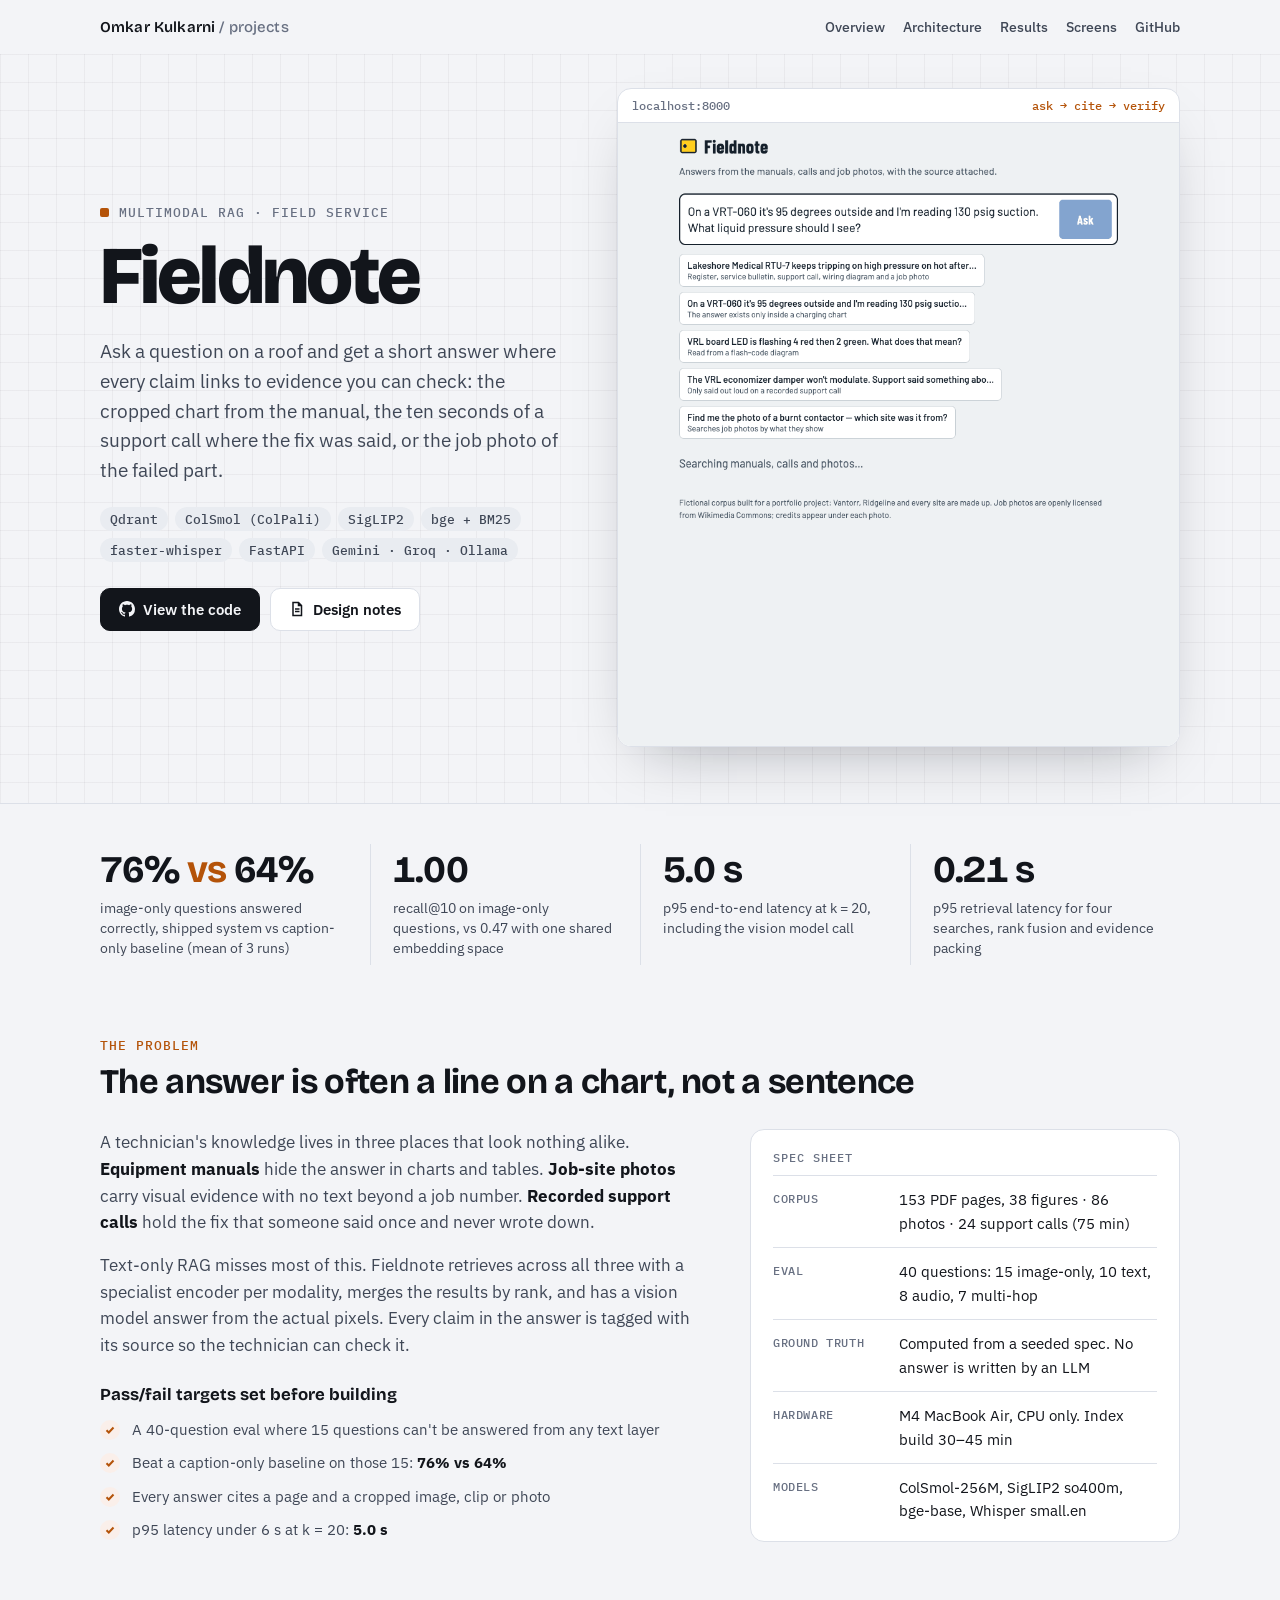
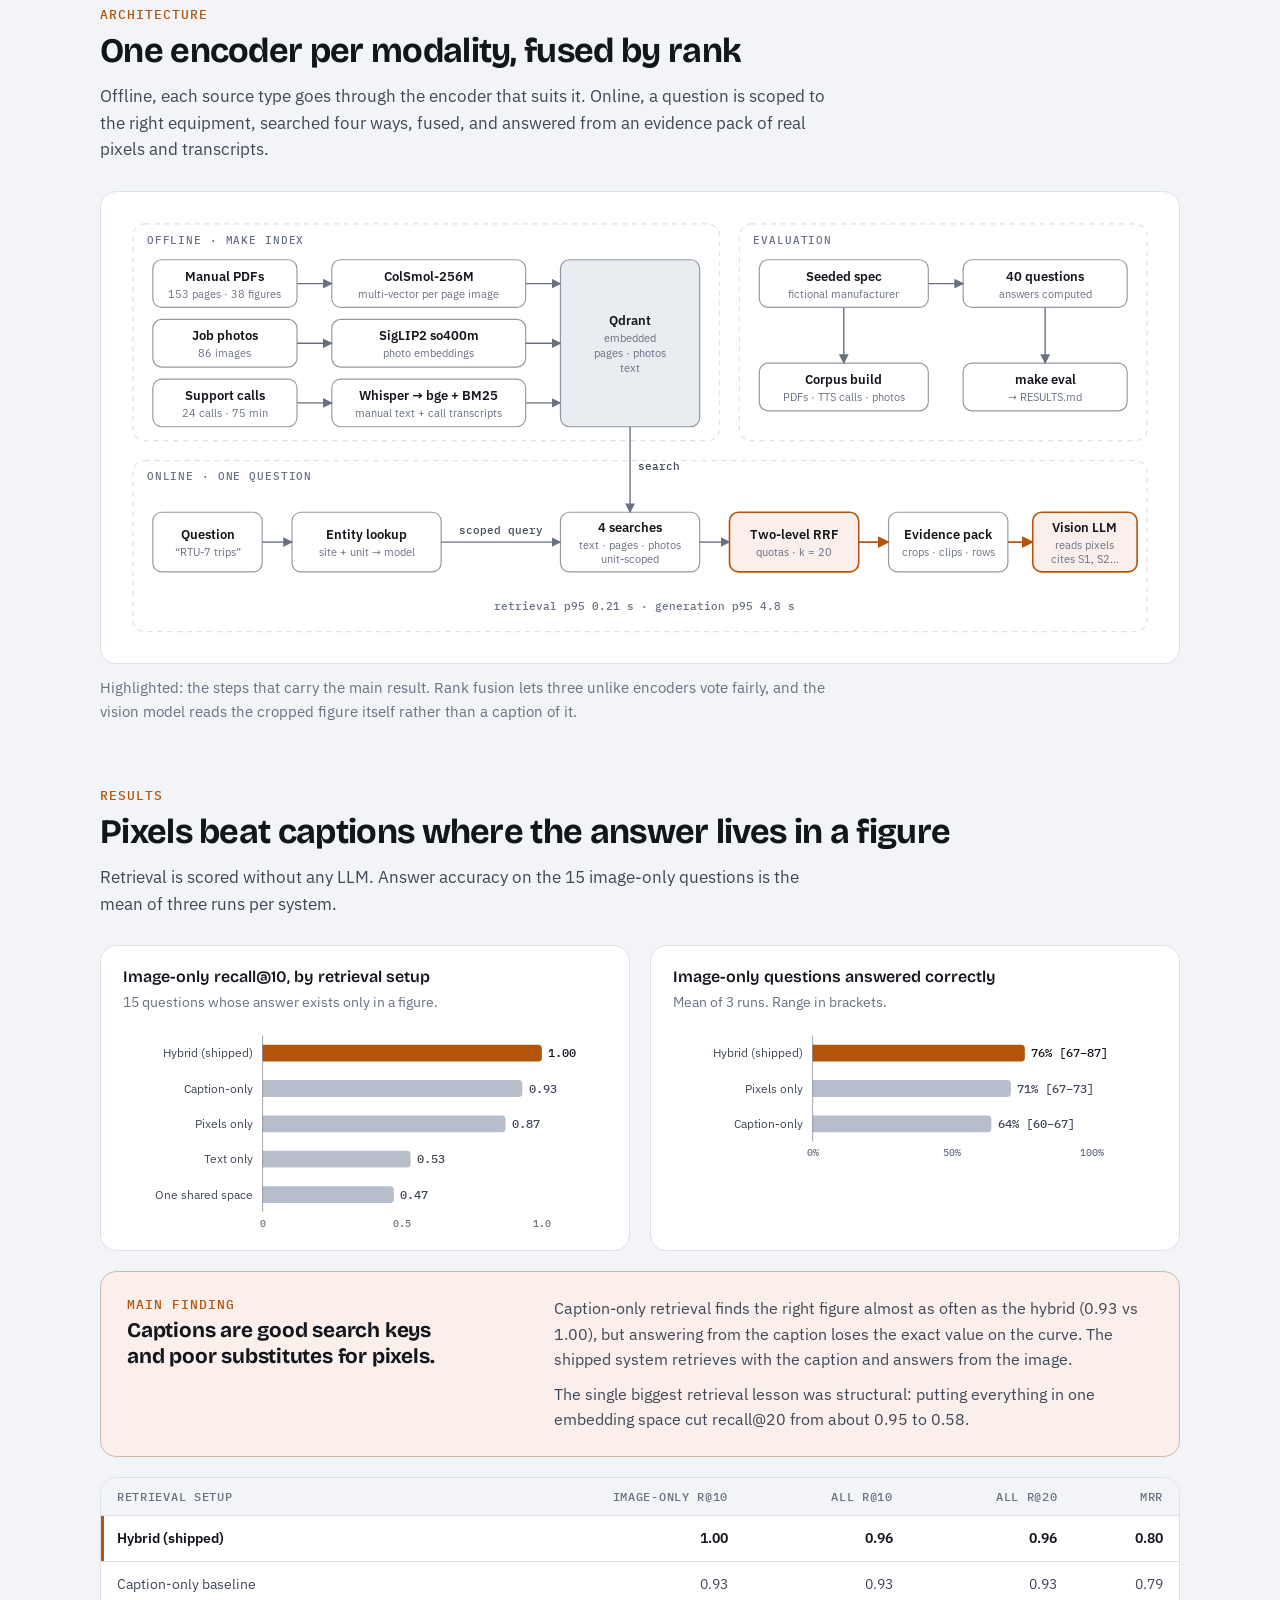
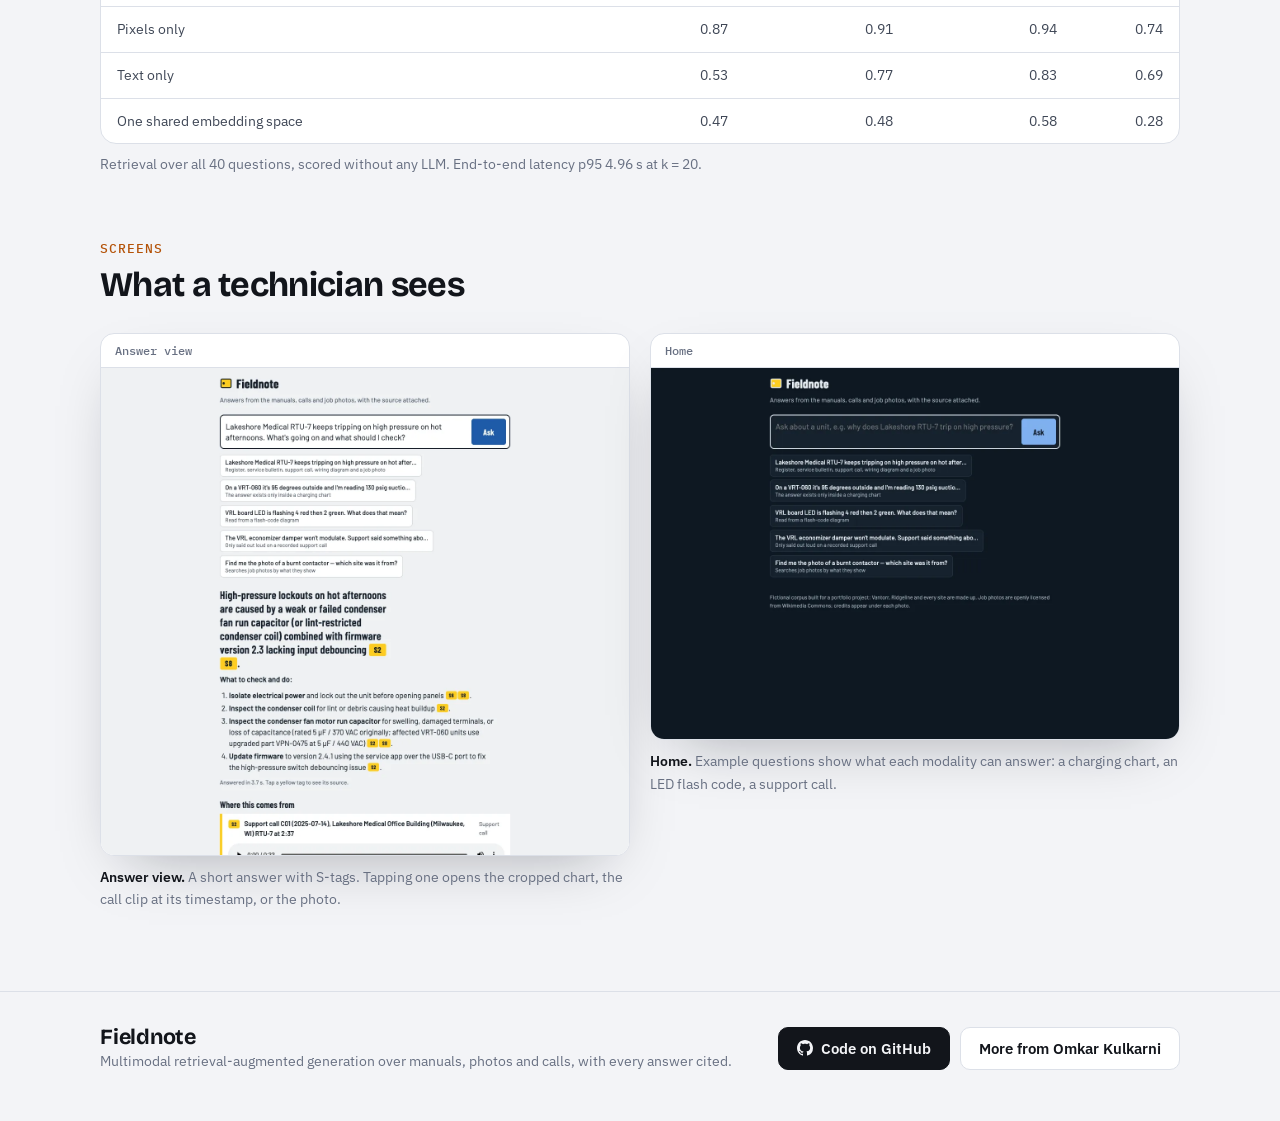
==== index.html @ aed47929 "Add project page" ====
<!doctype html>
<html lang="en">
<head>
<meta charset="utf-8">
<meta name="viewport" content="width=device-width, initial-scale=1, viewport-fit=cover">
<style>:root{padding-top:env(safe-area-inset-top,0px);padding-bottom:env(safe-area-inset-bottom,0px)}body{margin:0}img{max-width:100%}[hidden]{display:none!important}html{scroll-behavior:smooth}</style>
<title>Fieldnote</title>
<meta name="claude:viewport-fit-sides" content="cover">
<meta name="description" content="Multimodal RAG for HVAC field technicians: answers from manuals, support calls and job photos, with the evidence attached.">
<link rel="preconnect" href="https://fonts.googleapis.com">
<link rel="preconnect" href="https://fonts.gstatic.com" crossorigin>
<link rel="stylesheet" href="https://fonts.googleapis.com/css2?family=Bricolage+Grotesque:opsz,wght@12..96,500;12..96,700;12..96,800&family=IBM+Plex+Mono:wght@400;500&family=IBM+Plex+Sans:ital,wght@0,400;0,500;0,600;1,400&display=swap">
<style>
:root {
  /* Layout: one 1120px column; hero splits copy and live demo; intro pairs prose with a datasheet. */
  --bg: #F3F4F7; --surface: #FFFFFF; --ink: #12151B; --ink-2: #3F4756; --muted: #687082;
  --line: #DCE0E8; --chip: #E9ECF1; --bar: #B7BECB; --grid: rgba(18, 21, 27, .045);
  --good: #1E7F4F; --bad: #B42318;
  --accent: #B45309; --accent-ink: #FFFFFF;
  --accent-soft: color-mix(in oklab, var(--accent) 9%, var(--surface));
  --font-display: "Bricolage Grotesque", "Avenir Next", "Segoe UI", system-ui, sans-serif;
  --font-body: "IBM Plex Sans", -apple-system, "Segoe UI", system-ui, sans-serif;
  --font-mono: "IBM Plex Mono", ui-monospace, "SF Mono", Menlo, Consolas, monospace;
}
@media (prefers-color-scheme: dark) { :root:not([data-theme="light"]) {
  --bg: #0D0F13; --surface: #15181F; --ink: #ECEEF3; --ink-2: #BCC2CE; --muted: #8C94A4;
  --line: #262B35; --chip: #1D212A; --bar: #4A5262; --grid: rgba(236, 238, 243, .04);
  --good: #4ADE80; --bad: #F87171; --accent: #FBBF24; --accent-ink: #0D0F13; color-scheme: dark; } }
:root[data-theme="dark"] {
  --bg: #0D0F13; --surface: #15181F; --ink: #ECEEF3; --ink-2: #BCC2CE; --muted: #8C94A4;
  --line: #262B35; --chip: #1D212A; --bar: #4A5262; --grid: rgba(236, 238, 243, .04);
  --good: #4ADE80; --bad: #F87171; --accent: #FBBF24; --accent-ink: #0D0F13; color-scheme: dark; }

* { box-sizing: border-box; }
body { background: var(--bg); color: var(--ink); font: 400 16.5px/1.62 var(--font-body); -webkit-font-smoothing: antialiased; }
.wrap { max-width: 1120px; margin: 0 auto; padding-left: max(20px, env(safe-area-inset-left, 0px)); padding-right: max(20px, env(safe-area-inset-right, 0px)); }
a { color: inherit; }
a:focus-visible, .btn:focus-visible { outline: 2px solid var(--accent); outline-offset: 3px; border-radius: 6px; }
code { font: 500 .88em var(--font-mono); background: var(--chip); padding: .08em .35em; border-radius: 4px; }
h1, h2, h3 { font-family: var(--font-display); text-wrap: balance; margin: 0; }
p { margin: 0; }

/* top bar */
.top { padding-block: 18px; }
.top .wrap { display: flex; justify-content: space-between; align-items: center; gap: 16px; flex-wrap: wrap; }
.who { font: 600 15px var(--font-display); letter-spacing: .01em; text-decoration: none; }
.who span { color: var(--muted); font-weight: 500; }
.toplinks { display: flex; gap: 18px; font: 500 13.5px var(--font-body); }
.toplinks a { color: var(--ink-2); text-decoration: none; }
.toplinks a:hover { color: var(--accent); }

/* hero */
.hero { padding-block: 34px 56px; background:
  linear-gradient(var(--grid) 1px, transparent 1px) 0 0 / 28px 28px,
  linear-gradient(90deg, var(--grid) 1px, transparent 1px) 0 0 / 28px 28px; border-bottom: 1px solid var(--line); }
.hero .wrap { display: grid; grid-template-columns: minmax(0, 5fr) minmax(0, 6fr); gap: 48px; align-items: center; }
.eyebrow { font: 500 12.5px var(--font-mono); letter-spacing: .08em; text-transform: uppercase; color: var(--muted); display: flex; align-items: center; gap: 10px; }
.eyebrow::before { content: ""; width: 9px; height: 9px; border-radius: 2px; background: var(--accent); }
.hero h1 { font-size: clamp(2.9rem, 6.4vw, 5.4rem); line-height: .95; letter-spacing: -.035em; font-weight: 800; margin: 18px 0 20px; }
.hero h1 .sm { display: block; font-size: .42em; letter-spacing: -.015em; font-weight: 700; color: var(--ink-2); margin-top: 10px; line-height: 1.1; }
.lede { font-size: 1.2rem; line-height: 1.55; color: var(--ink-2); max-width: 34em; }
.chips { display: flex; flex-wrap: wrap; gap: 7px; margin-top: 22px; }
.chip { font: 500 12.5px var(--font-mono); padding: 4px 10px; border-radius: 999px; background: var(--chip); color: var(--ink-2); }
.ctas { display: flex; flex-wrap: wrap; gap: 10px; margin-top: 26px; }
.btn { display: inline-flex; align-items: center; gap: 8px; font: 600 14.5px var(--font-body); padding: 11px 18px; border-radius: 10px; text-decoration: none; border: 1px solid var(--line); background: var(--surface); color: var(--ink); transition: transform .15s ease, border-color .15s ease; }
.btn.primary { background: var(--ink); color: var(--bg); border-color: var(--ink); }
.btn:hover { transform: translateY(-1px); border-color: var(--accent); }
.btn svg { width: 16px; height: 16px; }
.window { background: var(--surface); border: 1px solid var(--line); border-radius: 14px; overflow: hidden; box-shadow: 0 24px 60px -28px rgba(10, 14, 25, .35); }
.window-bar { display: flex; align-items: center; justify-content: space-between; gap: 12px; padding: 9px 14px; border-bottom: 1px solid var(--line); font: 500 12px var(--font-mono); color: var(--muted); }
.window-bar b { font-weight: 500; color: var(--accent); }
.window img { display: block; width: 100%; height: auto; max-height: 640px; object-fit: contain; background: var(--surface); }

/* stats */
.stats { padding-block: 40px 8px; }
.stats .wrap { display: grid; grid-template-columns: repeat(4, minmax(0, 1fr)); gap: 0; }
.stat { padding: 6px 22px 6px 0; border-left: 1px solid var(--line); padding-left: 22px; }
.stat:first-child { border-left: 0; padding-left: 0; }
.stat .num { font: 700 clamp(1.7rem, 3.2vw, 2.35rem)/1.05 var(--font-display); letter-spacing: -.02em; font-variant-numeric: tabular-nums; }
.stat .num em { font-style: normal; color: var(--accent); }
.stat p { margin-top: 8px; font-size: 14px; line-height: 1.45; color: var(--ink-2); }

/* sections */
section.block { padding-block: 64px 0; }
.kicker { font: 500 12.5px var(--font-mono); letter-spacing: .08em; text-transform: uppercase; color: var(--accent); margin-bottom: 10px; }
h2 { font-size: clamp(1.6rem, 3vw, 2.15rem); line-height: 1.12; letter-spacing: -.02em; font-weight: 700; max-width: 26em; }
.sub { margin-top: 12px; color: var(--ink-2); max-width: 44em; }
.intro { display: grid; grid-template-columns: minmax(0, 7fr) minmax(0, 5fr); gap: 48px; align-items: start; margin-top: 28px; }
.prose { display: grid; gap: 16px; max-width: 40em; }
.prose p { color: var(--ink-2); }
.prose strong { color: var(--ink); }
.gate { margin-top: 6px; display: grid; gap: 10px; }
.gate h3 { font-size: 1.05rem; }
.gate ul { list-style: none; padding: 0; margin: 0; display: grid; gap: 9px; }
.gate li { display: grid; grid-template-columns: 22px minmax(0, 1fr); gap: 10px; font-size: 15px; color: var(--ink-2); }
.tick { width: 20px; height: 20px; border-radius: 50%; display: grid; place-items: center; background: var(--accent-soft); color: var(--accent); margin-top: 2px; }
.tick svg { width: 12px; height: 12px; }
.tick.open { background: var(--chip); color: var(--muted); }
.spec { background: var(--surface); border: 1px solid var(--line); border-radius: 14px; padding: 6px 22px; }
.spec-h { font: 500 12px var(--font-mono); letter-spacing: .08em; text-transform: uppercase; color: var(--muted); padding: 14px 0 10px; border-bottom: 1px solid var(--line); }
.spec dl { margin: 0; }
.spec .row { display: grid; grid-template-columns: 112px minmax(0, 1fr); gap: 14px; padding: 12px 0; border-bottom: 1px solid var(--line); font-size: 14.5px; }
.spec .row:last-child { border-bottom: 0; }
.spec dt { font: 500 12px/1.9 var(--font-mono); color: var(--muted); text-transform: uppercase; letter-spacing: .05em; }
.spec dd { margin: 0; color: var(--ink); font-variant-numeric: tabular-nums; }

/* figure */
figure { margin: 28px 0 0; }
.fig-card { background: var(--surface); border: 1px solid var(--line); border-radius: 16px; padding: 22px; overflow-x: auto; }
figcaption { margin-top: 12px; font-size: 14.5px; color: var(--muted); max-width: 52em; }
.dg { width: 100%; height: auto; display: block; }
.dg text { font-family: var(--font-body); }
.dg-region { fill: none; stroke: var(--line); stroke-width: 1.2; stroke-dasharray: 5 5; }
.dg-region-label { font: 500 11px var(--font-mono) !important; letter-spacing: .08em; fill: var(--muted); text-transform: uppercase; }
.dg-node { fill: var(--surface); stroke: var(--ink-2); stroke-opacity: .55; stroke-width: 1.2; }
.dg-node.accent { fill: var(--accent-soft); stroke: var(--accent); stroke-opacity: 1; stroke-width: 1.6; }
.dg-node.store { fill: var(--chip); }
.dg-node.good { fill: color-mix(in oklab, var(--good) 12%, var(--surface)); stroke: var(--good); stroke-opacity: 1; }
.dg-node.bad { fill: color-mix(in oklab, var(--bad) 10%, var(--surface)); stroke: var(--bad); stroke-opacity: 1; }
.dg-node.ghost { fill: var(--surface); stroke-dasharray: 4 4; }
.dg-title { font-size: 13.5px; font-weight: 600; fill: var(--ink); }
.dg-title.good { fill: var(--good); } .dg-title.bad { fill: var(--bad); }
.dg-sub { font-size: 11.5px; fill: var(--muted); }
.dg-edge { fill: none; stroke: var(--muted); stroke-width: 1.4; }
.dg-edge.acc { stroke: var(--accent); stroke-width: 1.7; }
.dg-edge.dash { stroke-dasharray: 5 4; }
.dg-head { fill: var(--muted); } .dg-head-acc { fill: var(--accent); }
.dg-elabel { font: 500 11px var(--font-mono) !important; fill: var(--ink-2); paint-order: stroke; stroke: var(--surface); stroke-width: 5px; stroke-linejoin: round; }
.dg-elabel.acc { fill: var(--accent); }
.dg-note { font: 500 11.5px var(--font-mono) !important; fill: var(--muted); }

/* decisions */
.decisions { margin-top: 28px; border-top: 1px solid var(--line); }
.dec { display: grid; grid-template-columns: minmax(0, 3fr) minmax(0, 4fr) minmax(0, 5fr); gap: 28px; padding: 22px 0; border-bottom: 1px solid var(--line); }
.dec .q { font: 500 12.5px/1.5 var(--font-mono); color: var(--muted); text-transform: uppercase; letter-spacing: .05em; padding-top: 3px; }
.dec .c { font: 600 1.05rem/1.4 var(--font-display); }
.dec .w { color: var(--ink-2); font-size: 15px; }
.dec .w strong { color: var(--ink); font-variant-numeric: tabular-nums; }

/* results */
.charts { display: grid; grid-template-columns: repeat(2, minmax(0, 1fr)); gap: 20px; margin-top: 28px; }
.chart-card { background: var(--surface); border: 1px solid var(--line); border-radius: 16px; padding: 20px 22px 16px; min-width: 0; }
.chart-card h3 { font: 600 1rem/1.35 var(--font-display); }
.chart-card .note { font-size: 13.5px; color: var(--muted); margin-top: 4px; }
.chart { width: 100%; height: auto; display: block; margin-top: 14px; overflow: visible; }
.chart text { font-family: var(--font-body); }
.c-label { font-size: 13px; fill: var(--ink-2); }
.c-val { font: 500 12.5px var(--font-mono) !important; fill: var(--ink-2); font-variant-numeric: tabular-nums; }
.c-val.hi { fill: var(--ink); font-weight: 600; }
.c-tick { font: 500 11px var(--font-mono) !important; fill: var(--muted); }
.bar { fill: var(--bar); transition: opacity .15s; } .bar.hi { fill: var(--accent); }
.axis { stroke: var(--ink-2); stroke-opacity: .5; stroke-width: 1; }
.ref { stroke: var(--ink); stroke-width: 1.2; stroke-dasharray: 3 3; }
.hit { fill: transparent; }
.chart:hover .bar-row .bar { opacity: .45; } .chart .bar-row:hover .bar { opacity: 1; }
.legend { display: flex; gap: 16px; flex-wrap: wrap; margin-top: 12px; font-size: 13px; color: var(--ink-2); }
.lg { display: inline-flex; align-items: center; gap: 7px; }
.sw { width: 12px; height: 12px; border-radius: 3px; background: var(--bar); display: inline-block; } .sw.hi { background: var(--accent); }
.finding { margin-top: 20px; background: var(--accent-soft); border: 1px solid color-mix(in oklab, var(--accent) 30%, var(--line)); border-radius: 16px; padding: 24px 26px; display: grid; grid-template-columns: minmax(0, 2fr) minmax(0, 3fr); gap: 28px; }
.finding .kicker { margin: 0 0 6px; }
.finding h3 { font-size: 1.3rem; line-height: 1.25; letter-spacing: -.01em; }
.finding p { color: var(--ink-2); font-size: 15.5px; }
.finding p + p { margin-top: 10px; }
.tbl-wrap { overflow-x: auto; margin-top: 20px; background: var(--surface); border: 1px solid var(--line); border-radius: 16px; }
table { border-collapse: collapse; width: 100%; font-size: 14px; min-width: 560px; }
th, td { text-align: left; padding: 11px 16px; border-bottom: 1px solid var(--line); }
th { font: 500 11.5px var(--font-mono); text-transform: uppercase; letter-spacing: .06em; color: var(--muted); background: var(--bg); }
td { color: var(--ink-2); font-variant-numeric: tabular-nums; }
td.num, th.num { text-align: right; }
tr:last-child td { border-bottom: 0; }
tr.hi td { color: var(--ink); font-weight: 600; }
tr.hi td:first-child { box-shadow: inset 3px 0 0 var(--accent); }
.tbl-cap { font-size: 13.5px; color: var(--muted); margin-top: 10px; }

/* limits */
.limits { display: grid; grid-template-columns: repeat(2, minmax(0, 1fr)); gap: 14px 40px; margin-top: 24px; }
.limit { display: grid; grid-template-columns: 20px minmax(0, 1fr); gap: 12px; padding-top: 14px; border-top: 1px solid var(--line); }
.limit .mk { width: 14px; height: 14px; margin-top: 4px; border: 1.5px solid var(--muted); border-radius: 50%; }
.limit h3 { font: 600 1rem/1.4 var(--font-display); }
.limit p { color: var(--ink-2); font-size: 15px; margin-top: 3px; }

/* gallery */
.gallery { display: grid; grid-template-columns: repeat(auto-fit, minmax(300px, 1fr)); gap: 20px; margin-top: 28px; }
.shot { margin: 0; }
.shot .window img { max-height: none; }
.shot figcaption { margin-top: 10px; font-size: 14px; }
.shot figcaption b { color: var(--ink); font-weight: 600; }

/* stack */
.stack { margin-top: 24px; display: grid; gap: 0; border-top: 1px solid var(--line); }
.stack-row { display: grid; grid-template-columns: 170px minmax(0, 1fr); gap: 20px; padding: 14px 0; border-bottom: 1px solid var(--line); align-items: baseline; }
.stack-row dt { font: 500 12px var(--font-mono); text-transform: uppercase; letter-spacing: .06em; color: var(--muted); }
.stack-row dd { margin: 0; display: flex; flex-wrap: wrap; gap: 7px; }
.eng { margin-top: 26px; display: grid; grid-template-columns: repeat(3, minmax(0, 1fr)); gap: 20px; }
.eng div { background: var(--surface); border: 1px solid var(--line); border-radius: 14px; padding: 18px 20px; }
.eng h3 { font: 600 1rem var(--font-display); }
.eng p { color: var(--ink-2); font-size: 14.5px; margin-top: 6px; }

/* footer */
footer { margin-top: 80px; border-top: 1px solid var(--line); padding-block: 32px 48px; }
footer .wrap { display: flex; justify-content: space-between; gap: 20px; flex-wrap: wrap; align-items: center; }
footer p { font-size: 14px; color: var(--muted); }
footer .big { font: 700 1.35rem var(--font-display); color: var(--ink); letter-spacing: -.01em; }

@media (max-width: 960px) {
  .hero .wrap, .intro, .finding { grid-template-columns: minmax(0, 1fr); gap: 32px; }
  .charts, .limits, .eng { grid-template-columns: minmax(0, 1fr); }
  .stats .wrap { grid-template-columns: repeat(2, minmax(0, 1fr)); row-gap: 26px; }
  .stat:nth-child(3) { border-left: 0; padding-left: 0; }
  .dec { grid-template-columns: minmax(0, 1fr); gap: 6px; }
}
@media (max-width: 560px) {
  body { font-size: 16px; }
  .stats .wrap { grid-template-columns: minmax(0, 1fr); }
  .stat { border-left: 0; padding-left: 0; padding-bottom: 18px; border-bottom: 1px solid var(--line); }
  .stack-row, .spec .row { grid-template-columns: minmax(0, 1fr); gap: 6px; }
  .hero { padding-block: 20px 40px; }
  .fig-card { padding: 14px; }
}
@media (prefers-reduced-motion: reduce) { * { transition: none !important; } }
</style>
</head>
<body>
<header class="top"><div class="wrap"><a class="who" href="https://github.com/omkar-ku1karni">Omkar Kulkarni <span>/ projects</span></a><nav class="toplinks" aria-label="Page sections"><a href="#problem">Overview</a><a href="#how">Architecture</a><a href="#results">Results</a><a href="#screens">Screens</a><a href="https://github.com/omkar-ku1karni/fieldnote">GitHub</a></nav></div></header>
<section class="hero"><div class="wrap"><div><div class="eyebrow">Multimodal RAG · Field service</div><h1>Fieldnote</h1><p class="lede">Ask a question on a roof and get a short answer where every claim links to evidence you can check: the cropped chart from the manual, the ten seconds of a support call where the fix was said, or the job photo of the failed part.</p><div class="chips"><span class="chip">Qdrant</span><span class="chip">ColSmol (ColPali)</span><span class="chip">SigLIP2</span><span class="chip">bge + BM25</span><span class="chip">faster-whisper</span><span class="chip">FastAPI</span><span class="chip">Gemini · Groq · Ollama</span></div><div class="ctas"><a class="btn primary" href="https://github.com/omkar-ku1karni/fieldnote"><svg viewBox="0 0 16 16" aria-hidden="true" fill="currentColor"><path d="M8 0C3.58 0 0 3.58 0 8c0 3.54 2.29 6.53 5.47 7.59.4.07.55-.17.55-.38 0-.19-.01-.82-.01-1.49-2.01.37-2.53-.49-2.69-.94-.09-.23-.48-.94-.82-1.13-.28-.15-.68-.52-.01-.53.63-.01 1.08.58 1.23.82.72 1.21 1.87.87 2.33.66.07-.52.28-.87.51-1.07-1.78-.2-3.64-.89-3.64-3.95 0-.87.31-1.59.82-2.15-.08-.2-.36-1.02.08-2.12 0 0 .67-.21 2.2.82.64-.18 1.32-.27 2-.27.68 0 1.36.09 2 .27 1.53-1.04 2.2-.82 2.2-.82.44 1.1.16 1.92.08 2.12.51.56.82 1.27.82 2.15 0 3.07-1.87 3.75-3.65 3.95.29.25.54.73.54 1.48 0 1.07-.01 1.93-.01 2.2 0 .21.15.46.55.38A8.013 8.013 0 0016 8c0-4.42-3.58-8-8-8z"/></svg> View the code</a><a class="btn" href="https://github.com/omkar-ku1karni/fieldnote/blob/main/docs/DESIGN.md"><svg viewBox="0 0 16 16" aria-hidden="true" fill="none" stroke="currentColor" stroke-width="1.5"><path d="M4 1.5h5.5L12.5 4.5v10h-8.5z M9.5 1.5v3h3 M6 8h4.5 M6 10.5h4.5"/></svg> Design notes</a></div></div><div class="window"><div class="window-bar"><span>localhost:8000</span><b>ask → cite → verify</b></div><img src="img/demo.gif" alt="Asking a question, tapping a citation, and seeing the cropped charging chart it came from" width="900" height="1000"></div></div></section>
<section class="stats" aria-label="Headline numbers"><div class="wrap"><div class="stat"><div class="num">76% <em>vs</em> 64%</div><p>image-only questions answered correctly, shipped system vs caption-only baseline (mean of 3 runs)</p></div><div class="stat"><div class="num">1.00</div><p>recall@10 on image-only questions, vs 0.47 with one shared embedding space</p></div><div class="stat"><div class="num">5.0 s</div><p>p95 end-to-end latency at k = 20, including the vision model call</p></div><div class="stat"><div class="num">0.21 s</div><p>p95 retrieval latency for four searches, rank fusion and evidence packing</p></div></div></section>
<section class="block" id="problem"><div class="wrap"><div class="kicker">The problem</div><h2>The answer is often a line on a chart, not a sentence</h2><div class="intro"><div class="prose"><p>A technician&#x27;s knowledge lives in three places that look nothing alike. <strong>Equipment manuals</strong> hide the answer in charts and tables. <strong>Job-site photos</strong> carry visual evidence with no text beyond a job number. <strong>Recorded support calls</strong> hold the fix that someone said once and never wrote down.</p><p>Text-only RAG misses most of this. Fieldnote retrieves across all three with a specialist encoder per modality, merges the results by rank, and has a vision model answer from the actual pixels. Every claim in the answer is tagged with its source so the technician can check it.</p><div class="gate"><h3>Pass/fail targets set before building</h3><ul><li><span class="tick"><svg viewBox="0 0 12 12" fill="none" stroke="currentColor" stroke-width="2"><path d="M2.5 6.2l2.3 2.3 4.7-5"/></svg></span><span>A 40-question eval where 15 questions can&#x27;t be answered from any text layer</span></li><li><span class="tick"><svg viewBox="0 0 12 12" fill="none" stroke="currentColor" stroke-width="2"><path d="M2.5 6.2l2.3 2.3 4.7-5"/></svg></span><span>Beat a caption-only baseline on those 15: <strong>76% vs 64%</strong></span></li><li><span class="tick"><svg viewBox="0 0 12 12" fill="none" stroke="currentColor" stroke-width="2"><path d="M2.5 6.2l2.3 2.3 4.7-5"/></svg></span><span>Every answer cites a page and a cropped image, clip or photo</span></li><li><span class="tick"><svg viewBox="0 0 12 12" fill="none" stroke="currentColor" stroke-width="2"><path d="M2.5 6.2l2.3 2.3 4.7-5"/></svg></span><span>p95 latency under 6 s at k = 20: <strong>5.0 s</strong></span></li></ul></div></div><aside class="spec" aria-label="Project facts"><div class="spec-h">Spec sheet</div><dl><div class="row"><dt>Corpus</dt><dd>153 PDF pages, 38 figures · 86 photos · 24 support calls (75 min)</dd></div><div class="row"><dt>Eval</dt><dd>40 questions: 15 image-only, 10 text, 8 audio, 7 multi-hop</dd></div><div class="row"><dt>Ground truth</dt><dd>Computed from a seeded spec. No answer is written by an LLM</dd></div><div class="row"><dt>Hardware</dt><dd>M4 MacBook Air, CPU only. Index build 30–45 min</dd></div><div class="row"><dt>Models</dt><dd>ColSmol-256M, SigLIP2 so400m, bge-base, Whisper small.en</dd></div></dl></aside></div></div></section>
<section class="block" id="how"><div class="wrap"><div class="kicker">Architecture</div><h2>One encoder per modality, fused by rank</h2><p class="sub">Offline, each source type goes through the encoder that suits it. Online, a question is scoped to the right equipment, searched four ways, fused, and answered from an evidence pack of real pixels and transcripts.</p><figure><div class="fig-card"><svg class="dg" viewBox="0 0 1040 430" role="img" aria-label="Fieldnote architecture: manuals, photos and calls are encoded by separate models into Qdrant; a question goes through entity lookup, four searches, rank fusion, an evidence pack and a vision LLM." style="min-width:860px"><defs><marker id="ah" viewBox="0 0 10 10" refX="9" refY="5" markerWidth="7" markerHeight="7" orient="auto-start-reverse"><path class="dg-head" d="M0,0 L10,5 L0,10 z"/></marker><marker id="ah-acc" viewBox="0 0 10 10" refX="9" refY="5" markerWidth="7" markerHeight="7" orient="auto-start-reverse"><path class="dg-head-acc" d="M0,0 L10,5 L0,10 z"/></marker></defs><rect class="dg-region" x="10" y="10" width="590" height="218" rx="12"/><text class="dg-region-label" x="24" y="30">Offline · make index</text><rect class="dg-region" x="620" y="10" width="410" height="218" rx="12"/><text class="dg-region-label" x="634" y="30">Evaluation</text><rect class="dg-region" x="10" y="248" width="1020" height="172" rx="12"/><text class="dg-region-label" x="24" y="268">Online · one question</text><rect class="dg-node " x="30" y="46" width="145" height="48" rx="9"/><text class="dg-title " x="102.5" y="67.0" text-anchor="middle">Manual PDFs</text><text class="dg-sub" x="102.5" y="84.0" text-anchor="middle">153 pages · 38 figures</text><rect class="dg-node " x="30" y="106" width="145" height="48" rx="9"/><text class="dg-title " x="102.5" y="127.0" text-anchor="middle">Job photos</text><text class="dg-sub" x="102.5" y="144.0" text-anchor="middle">86 images</text><rect class="dg-node " x="30" y="166" width="145" height="48" rx="9"/><text class="dg-title " x="102.5" y="187.0" text-anchor="middle">Support calls</text><text class="dg-sub" x="102.5" y="204.0" text-anchor="middle">24 calls · 75 min</text><rect class="dg-node " x="210" y="46" width="195" height="48" rx="9"/><text class="dg-title " x="307.5" y="67.0" text-anchor="middle">ColSmol-256M</text><text class="dg-sub" x="307.5" y="84.0" text-anchor="middle">multi-vector per page image</text><rect class="dg-node " x="210" y="106" width="195" height="48" rx="9"/><text class="dg-title " x="307.5" y="127.0" text-anchor="middle">SigLIP2 so400m</text><text class="dg-sub" x="307.5" y="144.0" text-anchor="middle">photo embeddings</text><rect class="dg-node " x="210" y="166" width="195" height="48" rx="9"/><text class="dg-title " x="307.5" y="187.0" text-anchor="middle">Whisper → bge + BM25</text><text class="dg-sub" x="307.5" y="204.0" text-anchor="middle">manual text + call transcripts</text><rect class="dg-node store" x="440" y="46" width="140" height="168" rx="9"/><text class="dg-title store" x="510.0" y="112.0" text-anchor="middle">Qdrant</text><text class="dg-sub" x="510.0" y="129.0" text-anchor="middle">embedded</text><text class="dg-sub" x="510.0" y="144.0" text-anchor="middle">pages · photos</text><text class="dg-sub" x="510.0" y="159.0" text-anchor="middle">text</text><rect class="dg-node " x="640" y="46" width="170" height="48" rx="9"/><text class="dg-title " x="725.0" y="67.0" text-anchor="middle">Seeded spec</text><text class="dg-sub" x="725.0" y="84.0" text-anchor="middle">fictional manufacturer</text><rect class="dg-node " x="640" y="150" width="170" height="48" rx="9"/><text class="dg-title " x="725.0" y="171.0" text-anchor="middle">Corpus build</text><text class="dg-sub" x="725.0" y="188.0" text-anchor="middle">PDFs · TTS calls · photos</text><rect class="dg-node " x="845" y="46" width="165" height="48" rx="9"/><text class="dg-title " x="927.5" y="67.0" text-anchor="middle">40 questions</text><text class="dg-sub" x="927.5" y="84.0" text-anchor="middle">answers computed</text><rect class="dg-node " x="845" y="150" width="165" height="48" rx="9"/><text class="dg-title " x="927.5" y="171.0" text-anchor="middle">make eval</text><text class="dg-sub" x="927.5" y="188.0" text-anchor="middle">→ RESULTS.md</text><rect class="dg-node " x="30" y="300" width="110" height="60" rx="9"/><text class="dg-title " x="85.0" y="327.0" text-anchor="middle">Question</text><text class="dg-sub" x="85.0" y="344.0" text-anchor="middle">“RTU-7 trips”</text><rect class="dg-node " x="170" y="300" width="150" height="60" rx="9"/><text class="dg-title " x="245.0" y="327.0" text-anchor="middle">Entity lookup</text><text class="dg-sub" x="245.0" y="344.0" text-anchor="middle">site + unit → model</text><rect class="dg-node " x="440" y="300" width="140" height="60" rx="9"/><text class="dg-title " x="510.0" y="319.5" text-anchor="middle">4 searches</text><text class="dg-sub" x="510.0" y="336.5" text-anchor="middle">text · pages · photos</text><text class="dg-sub" x="510.0" y="351.5" text-anchor="middle">unit-scoped</text><rect class="dg-node accent" x="610" y="300" width="130" height="60" rx="9"/><text class="dg-title accent" x="675.0" y="327.0" text-anchor="middle">Two-level RRF</text><text class="dg-sub" x="675.0" y="344.0" text-anchor="middle">quotas · k = 20</text><rect class="dg-node " x="770" y="300" width="120" height="60" rx="9"/><text class="dg-title " x="830.0" y="327.0" text-anchor="middle">Evidence pack</text><text class="dg-sub" x="830.0" y="344.0" text-anchor="middle">crops · clips · rows</text><rect class="dg-node accent" x="915" y="300" width="105" height="60" rx="9"/><text class="dg-title accent" x="967.5" y="319.5" text-anchor="middle">Vision LLM</text><text class="dg-sub" x="967.5" y="336.5" text-anchor="middle">reads pixels</text><text class="dg-sub" x="967.5" y="351.5" text-anchor="middle">cites S1, S2…</text><path class="dg-edge" d="M175,70.0 L210,70.0" marker-end="url(#ah)"/><path class="dg-edge" d="M175,130.0 L210,130.0" marker-end="url(#ah)"/><path class="dg-edge" d="M175,190.0 L210,190.0" marker-end="url(#ah)"/><path class="dg-edge" d="M405,70.0 L440,70.0" marker-end="url(#ah)"/><path class="dg-edge" d="M405,130.0 L440,130.0" marker-end="url(#ah)"/><path class="dg-edge" d="M405,190.0 L440,190.0" marker-end="url(#ah)"/><path class="dg-edge" d="M810,70.0 L845,70.0" marker-end="url(#ah)"/><path class="dg-edge" d="M725.0,94 L725.0,150" marker-end="url(#ah)"/><path class="dg-edge" d="M927.5,94 L927.5,150" marker-end="url(#ah)"/><path class="dg-edge" d="M140,330.0 L170,330.0" marker-end="url(#ah)"/><path class="dg-edge" d="M320,330.0 L440,330.0" marker-end="url(#ah)"/><text class="dg-elabel" x="380.0" y="322.0" text-anchor="middle">scoped query</text><path class="dg-edge" d="M510.0,214 L510.0,300" marker-end="url(#ah)"/><text class="dg-elabel" x="518.0" y="257.0" text-anchor="start">search</text><path class="dg-edge" d="M580,330.0 L610,330.0" marker-end="url(#ah)"/><path class="dg-edge acc" d="M740,330.0 L770,330.0" marker-end="url(#ah-acc)"/><path class="dg-edge acc" d="M890,330.0 L915,330.0" marker-end="url(#ah-acc)"/><text class="dg-note" x="525" y="398" text-anchor="middle">retrieval p95 0.21 s · generation p95 4.8 s</text></svg></div><figcaption>Highlighted: the steps that carry the main result. Rank fusion lets three unlike encoders vote fairly, and the vision model reads the cropped figure itself rather than a caption of it.</figcaption></figure></div></section>
<section class="block" id="results"><div class="wrap"><div class="kicker">Results</div><h2>Pixels beat captions where the answer lives in a figure</h2><p class="sub">Retrieval is scored without any LLM. Answer accuracy on the 15 image-only questions is the mean of three runs per system.</p><div class="charts"><div class="chart-card"><h3>Image-only recall@10, by retrieval setup</h3><p class="note">15 questions whose answer exists only in a figure.</p><svg class="chart" viewBox="0 0 520 222" role="img" aria-label="Image-only recall at 10: hybrid 1.00, caption-only 0.93, pixels only 0.87, text only 0.53, early fusion 0.47."><g class="bar-row hi"><title>Hybrid (shipped): 1.00</title><rect class="hit" x="0" y="8" width="520" height="38"/><text class="c-label" x="140" y="31.5" text-anchor="end">Hybrid (shipped)</text><path class="bar hi" d="M150,18.0 H446.0 Q450.0,18.0 450.0,22.0 V32.0 Q450.0,36.0 446.0,36.0 H150 Z"/><text class="c-val hi" x="457.0" y="31.5">1.00</text></g><g class="bar-row"><title>Caption-only: 0.93</title><rect class="hit" x="0" y="46" width="520" height="38"/><text class="c-label" x="140" y="69.5" text-anchor="end">Caption-only</text><path class="bar" d="M150,56.0 H425.0 Q429.0,56.0 429.0,60.0 V70.0 Q429.0,74.0 425.0,74.0 H150 Z"/><text class="c-val" x="436.0" y="69.5">0.93</text></g><g class="bar-row"><title>Pixels only: 0.87</title><rect class="hit" x="0" y="84" width="520" height="38"/><text class="c-label" x="140" y="107.5" text-anchor="end">Pixels only</text><path class="bar" d="M150,94.0 H407.0 Q411.0,94.0 411.0,98.0 V108.0 Q411.0,112.0 407.0,112.0 H150 Z"/><text class="c-val" x="418.0" y="107.5">0.87</text></g><g class="bar-row"><title>Text only: 0.53</title><rect class="hit" x="0" y="122" width="520" height="38"/><text class="c-label" x="140" y="145.5" text-anchor="end">Text only</text><path class="bar" d="M150,132.0 H305.0 Q309.0,132.0 309.0,136.0 V146.0 Q309.0,150.0 305.0,150.0 H150 Z"/><text class="c-val" x="316.0" y="145.5">0.53</text></g><g class="bar-row"><title>One shared space: 0.47</title><rect class="hit" x="0" y="160" width="520" height="38"/><text class="c-label" x="140" y="183.5" text-anchor="end">One shared space</text><path class="bar" d="M150,170.0 H287.0 Q291.0,170.0 291.0,174.0 V184.0 Q291.0,188.0 287.0,188.0 H150 Z"/><text class="c-val" x="298.0" y="183.5">0.47</text></g><line class="axis" x1="150" y1="8" x2="150" y2="198"/><text class="c-tick" x="150.0" y="214" text-anchor="middle">0</text><text class="c-tick" x="300.0" y="214" text-anchor="middle">0.5</text><text class="c-tick" x="450.0" y="214" text-anchor="middle">1.0</text></svg></div><div class="chart-card"><h3>Image-only questions answered correctly</h3><p class="note">Mean of 3 runs. Range in brackets.</p><svg class="chart" viewBox="0 0 520 146" role="img" aria-label="Image-only answer accuracy: hybrid 76 percent, pixels only 71 percent, caption-only baseline 64 percent."><g class="bar-row hi"><title>Hybrid (shipped): 76% [67–87]</title><rect class="hit" x="0" y="8" width="520" height="38"/><text class="c-label" x="140" y="31.5" text-anchor="end">Hybrid (shipped)</text><path class="bar hi" d="M150,18.0 H374.0 Q378.0,18.0 378.0,22.0 V32.0 Q378.0,36.0 374.0,36.0 H150 Z"/><text class="c-val hi" x="385.0" y="31.5">76% [67–87]</text></g><g class="bar-row"><title>Pixels only: 71% [67–73]</title><rect class="hit" x="0" y="46" width="520" height="38"/><text class="c-label" x="140" y="69.5" text-anchor="end">Pixels only</text><path class="bar" d="M150,56.0 H359.0 Q363.0,56.0 363.0,60.0 V70.0 Q363.0,74.0 359.0,74.0 H150 Z"/><text class="c-val" x="370.0" y="69.5">71% [67–73]</text></g><g class="bar-row"><title>Caption-only: 64% [60–67]</title><rect class="hit" x="0" y="84" width="520" height="38"/><text class="c-label" x="140" y="107.5" text-anchor="end">Caption-only</text><path class="bar" d="M150,94.0 H338.0 Q342.0,94.0 342.0,98.0 V108.0 Q342.0,112.0 338.0,112.0 H150 Z"/><text class="c-val" x="349.0" y="107.5">64% [60–67]</text></g><line class="axis" x1="150" y1="8" x2="150" y2="122"/><text class="c-tick" x="150.0" y="138" text-anchor="middle">0%</text><text class="c-tick" x="300.0" y="138" text-anchor="middle">50%</text><text class="c-tick" x="450.0" y="138" text-anchor="middle">100%</text></svg></div></div><div class="finding"><div><div class="kicker">Main finding</div><h3>Captions are good search keys and poor substitutes for pixels.</h3></div><div><p>Caption-only retrieval finds the right figure almost as often as the hybrid (0.93 vs 1.00), but answering from the caption loses the exact value on the curve. The shipped system retrieves with the caption and answers from the image.</p><p>The single biggest retrieval lesson was structural: putting everything in one embedding space cut recall@20 from about 0.95 to 0.58.</p></div></div><div class="tbl-wrap"><table><thead><tr><th class="">Retrieval setup</th><th class="num">Image-only R@10</th><th class="num">All R@10</th><th class="num">All R@20</th><th class="num">MRR</th></tr></thead><tbody><tr class="hi"><td class="">Hybrid (shipped)</td><td class="num">1.00</td><td class="num">0.96</td><td class="num">0.96</td><td class="num">0.80</td></tr><tr class=""><td class="">Caption-only baseline</td><td class="num">0.93</td><td class="num">0.93</td><td class="num">0.93</td><td class="num">0.79</td></tr><tr class=""><td class="">Pixels only</td><td class="num">0.87</td><td class="num">0.91</td><td class="num">0.94</td><td class="num">0.74</td></tr><tr class=""><td class="">Text only</td><td class="num">0.53</td><td class="num">0.77</td><td class="num">0.83</td><td class="num">0.69</td></tr><tr class=""><td class="">One shared embedding space</td><td class="num">0.47</td><td class="num">0.48</td><td class="num">0.58</td><td class="num">0.28</td></tr></tbody></table></div><p class="tbl-cap">Retrieval over all 40 questions, scored without any LLM. End-to-end latency p95 4.96 s at k = 20.</p></div></section>
<section class="block" id="screens"><div class="wrap"><div class="kicker">Screens</div><h2>What a technician sees</h2><div class="gallery"><figure class="shot"><div class="window"><div class="window-bar"><span>Answer view</span></div><img src="img/answer.webp" alt="An answer with source tags and the cropped figure it cites" width="1280" height="1180"></div><figcaption><b>Answer view.</b> A short answer with S-tags. Tapping one opens the cropped chart, the call clip at its timestamp, or the photo.</figcaption></figure><figure class="shot"><div class="window"><div class="window-bar"><span>Home</span></div><img src="img/home_dark.webp" alt="Fieldnote home screen in dark mode with example questions" width="1280" height="900"></div><figcaption><b>Home.</b> Example questions show what each modality can answer: a charging chart, an LED flash code, a support call.</figcaption></figure></div></div></section>
<footer><div class="wrap"><div><div class="big">Fieldnote</div><p>Multimodal retrieval-augmented generation over manuals, photos and calls, with every answer cited.</p></div><div class="ctas" style="margin:0"><a class="btn primary" href="https://github.com/omkar-ku1karni/fieldnote"><svg viewBox="0 0 16 16" aria-hidden="true" fill="currentColor"><path d="M8 0C3.58 0 0 3.58 0 8c0 3.54 2.29 6.53 5.47 7.59.4.07.55-.17.55-.38 0-.19-.01-.82-.01-1.49-2.01.37-2.53-.49-2.69-.94-.09-.23-.48-.94-.82-1.13-.28-.15-.68-.52-.01-.53.63-.01 1.08.58 1.23.82.72 1.21 1.87.87 2.33.66.07-.52.28-.87.51-1.07-1.78-.2-3.64-.89-3.64-3.95 0-.87.31-1.59.82-2.15-.08-.2-.36-1.02.08-2.12 0 0 .67-.21 2.2.82.64-.18 1.32-.27 2-.27.68 0 1.36.09 2 .27 1.53-1.04 2.2-.82 2.2-.82.44 1.1.16 1.92.08 2.12.51.56.82 1.27.82 2.15 0 3.07-1.87 3.75-3.65 3.95.29.25.54.73.54 1.48 0 1.07-.01 1.93-.01 2.2 0 .21.15.46.55.38A8.013 8.013 0 0016 8c0-4.42-3.58-8-8-8z"/></svg> Code on GitHub</a><a class="btn" href="https://github.com/omkar-ku1karni">More from Omkar Kulkarni</a></div></div></footer>
</body>
</html>
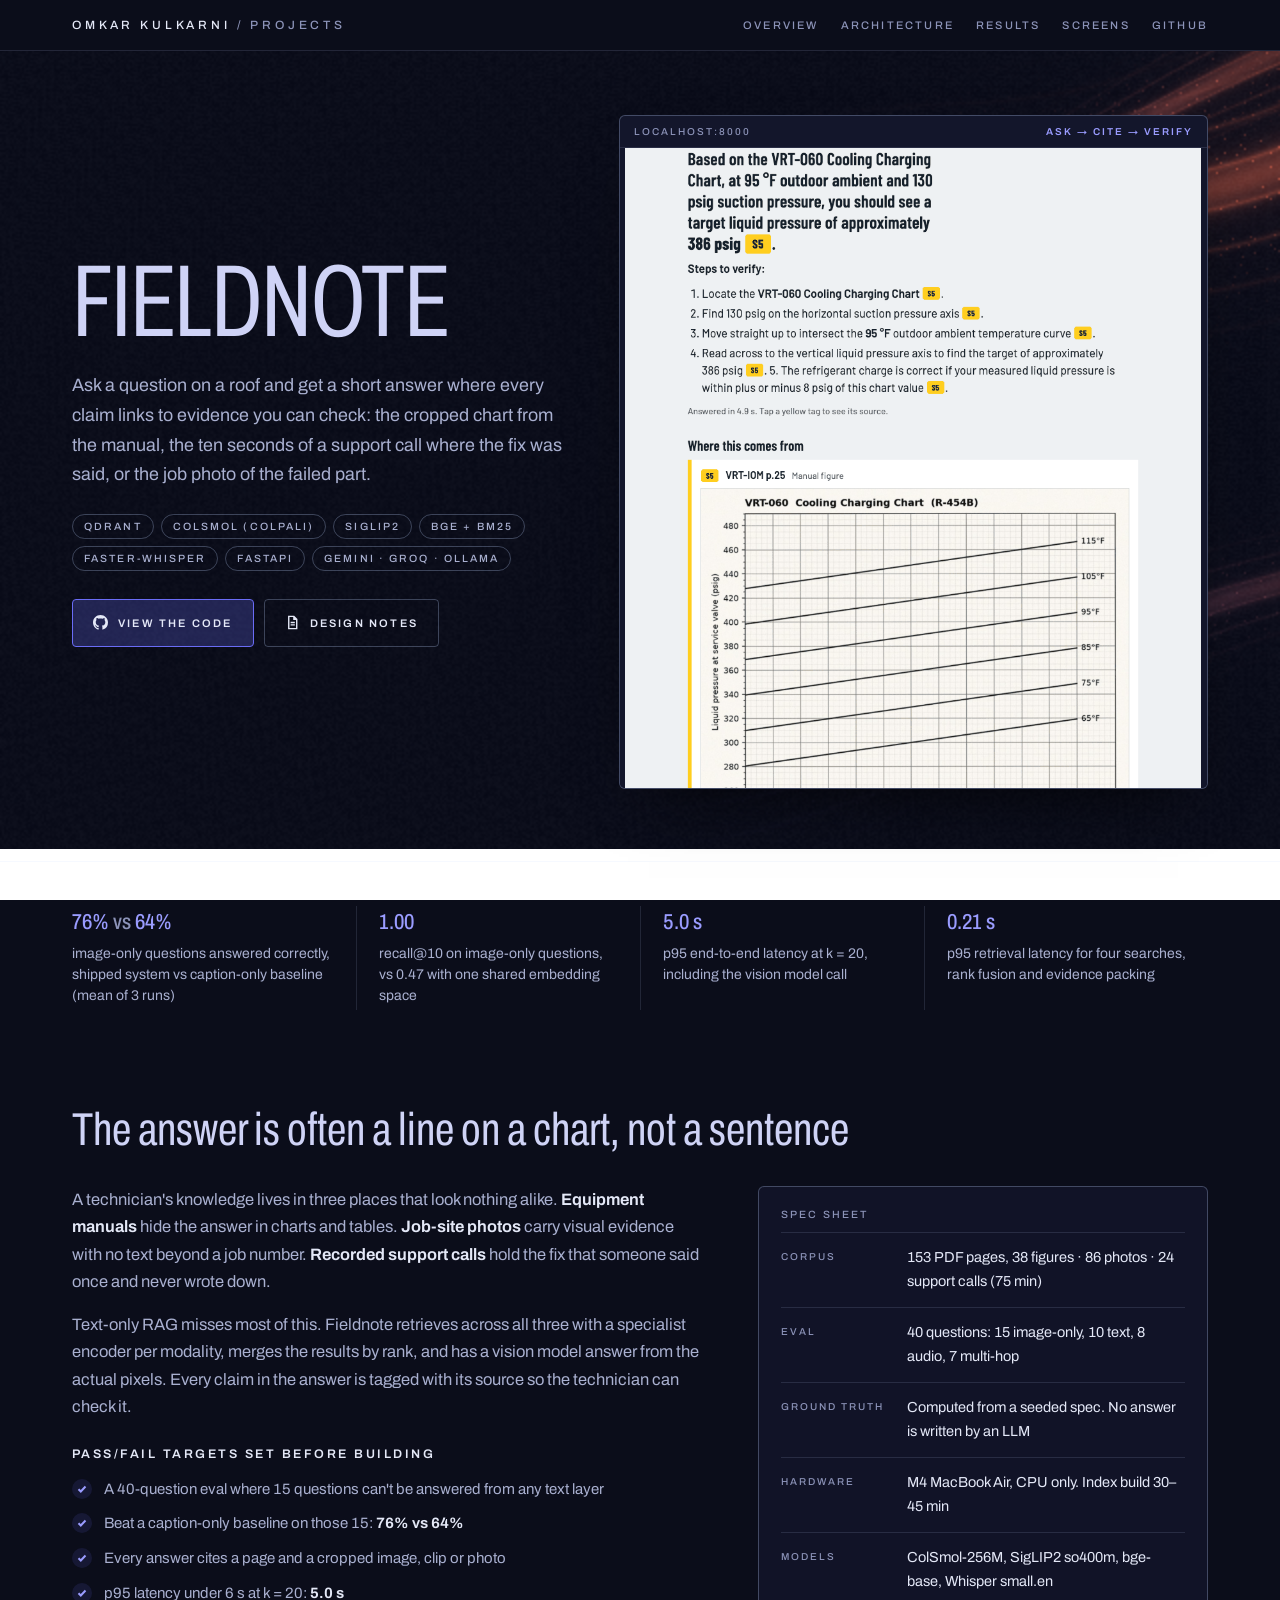
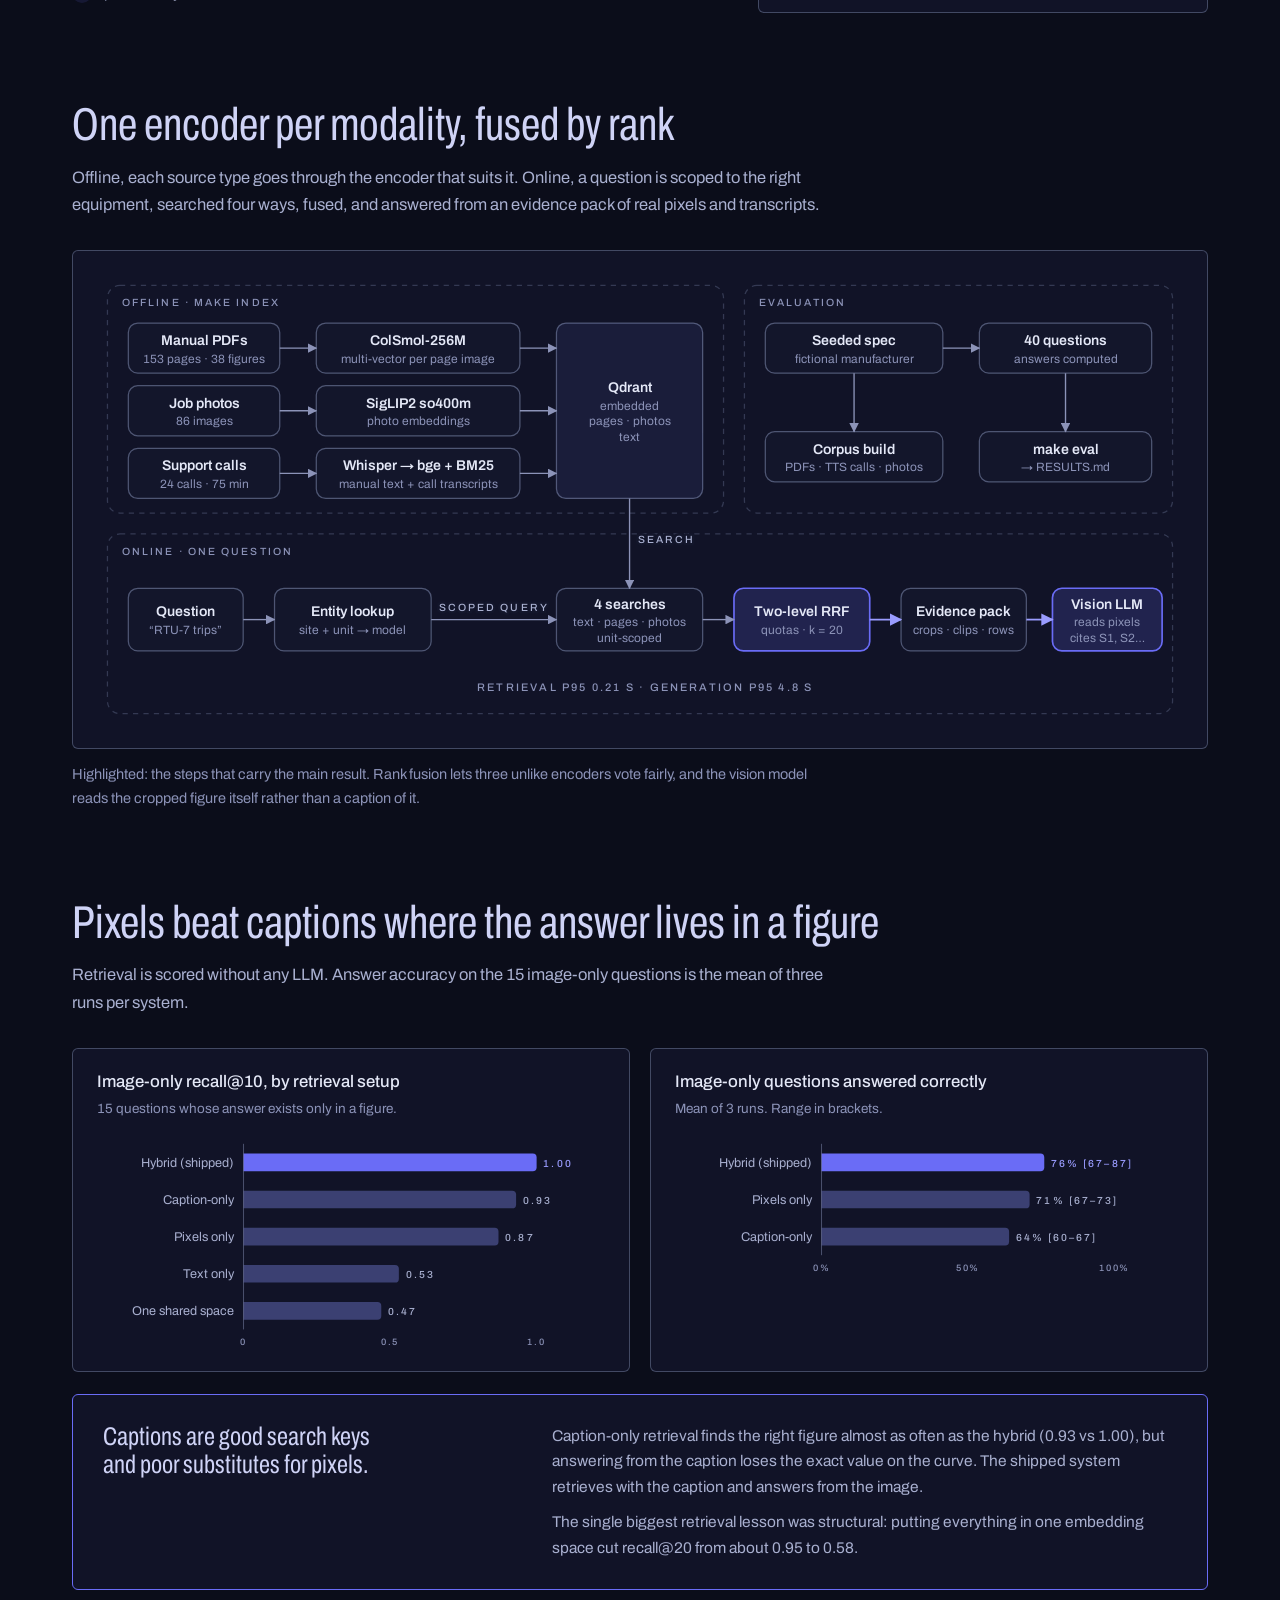
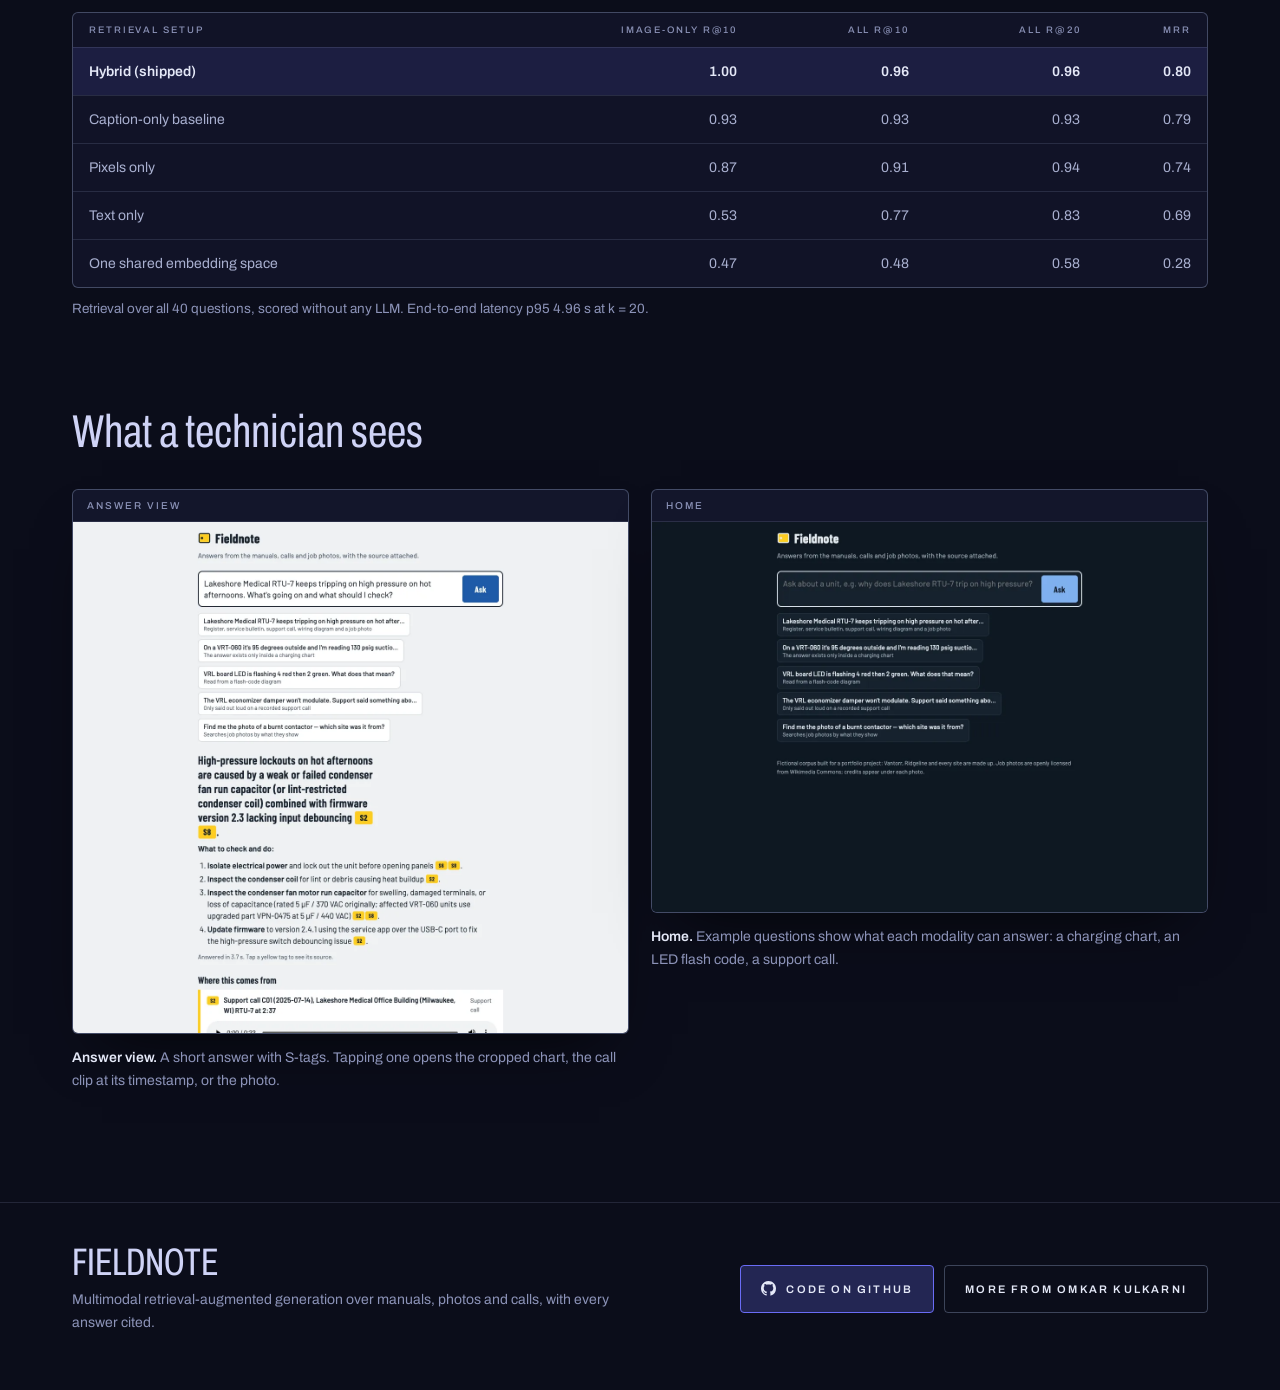
==== commit e66d9a3c: "Restyle project page to match the portfolio theme Swap the page's own light/dark stylesheet for a sh" ====
--- a/index.html
+++ b/index.html
@@ -9,216 +9,9 @@
 <meta name="description" content="Multimodal RAG for HVAC field technicians: answers from manuals, support calls and job photos, with the evidence attached.">
 <link rel="preconnect" href="https://fonts.googleapis.com">
 <link rel="preconnect" href="https://fonts.gstatic.com" crossorigin>
-<link rel="stylesheet" href="https://fonts.googleapis.com/css2?family=Bricolage+Grotesque:opsz,wght@12..96,500;12..96,700;12..96,800&family=IBM+Plex+Mono:wght@400;500&family=IBM+Plex+Sans:ital,wght@0,400;0,500;0,600;1,400&display=swap">
-<style>
-:root {
-  /* Layout: one 1120px column; hero splits copy and live demo; intro pairs prose with a datasheet. */
-  --bg: #F3F4F7; --surface: #FFFFFF; --ink: #12151B; --ink-2: #3F4756; --muted: #687082;
-  --line: #DCE0E8; --chip: #E9ECF1; --bar: #B7BECB; --grid: rgba(18, 21, 27, .045);
-  --good: #1E7F4F; --bad: #B42318;
-  --accent: #B45309; --accent-ink: #FFFFFF;
-  --accent-soft: color-mix(in oklab, var(--accent) 9%, var(--surface));
-  --font-display: "Bricolage Grotesque", "Avenir Next", "Segoe UI", system-ui, sans-serif;
-  --font-body: "IBM Plex Sans", -apple-system, "Segoe UI", system-ui, sans-serif;
-  --font-mono: "IBM Plex Mono", ui-monospace, "SF Mono", Menlo, Consolas, monospace;
-}
-@media (prefers-color-scheme: dark) { :root:not([data-theme="light"]) {
-  --bg: #0D0F13; --surface: #15181F; --ink: #ECEEF3; --ink-2: #BCC2CE; --muted: #8C94A4;
-  --line: #262B35; --chip: #1D212A; --bar: #4A5262; --grid: rgba(236, 238, 243, .04);
-  --good: #4ADE80; --bad: #F87171; --accent: #FBBF24; --accent-ink: #0D0F13; color-scheme: dark; } }
-:root[data-theme="dark"] {
-  --bg: #0D0F13; --surface: #15181F; --ink: #ECEEF3; --ink-2: #BCC2CE; --muted: #8C94A4;
-  --line: #262B35; --chip: #1D212A; --bar: #4A5262; --grid: rgba(236, 238, 243, .04);
-  --good: #4ADE80; --bad: #F87171; --accent: #FBBF24; --accent-ink: #0D0F13; color-scheme: dark; }
-
-* { box-sizing: border-box; }
-body { background: var(--bg); color: var(--ink); font: 400 16.5px/1.62 var(--font-body); -webkit-font-smoothing: antialiased; }
-.wrap { max-width: 1120px; margin: 0 auto; padding-left: max(20px, env(safe-area-inset-left, 0px)); padding-right: max(20px, env(safe-area-inset-right, 0px)); }
-a { color: inherit; }
-a:focus-visible, .btn:focus-visible { outline: 2px solid var(--accent); outline-offset: 3px; border-radius: 6px; }
-code { font: 500 .88em var(--font-mono); background: var(--chip); padding: .08em .35em; border-radius: 4px; }
-h1, h2, h3 { font-family: var(--font-display); text-wrap: balance; margin: 0; }
-p { margin: 0; }
-
-/* top bar */
-.top { padding-block: 18px; }
-.top .wrap { display: flex; justify-content: space-between; align-items: center; gap: 16px; flex-wrap: wrap; }
-.who { font: 600 15px var(--font-display); letter-spacing: .01em; text-decoration: none; }
-.who span { color: var(--muted); font-weight: 500; }
-.toplinks { display: flex; gap: 18px; font: 500 13.5px var(--font-body); }
-.toplinks a { color: var(--ink-2); text-decoration: none; }
-.toplinks a:hover { color: var(--accent); }
-
-/* hero */
-.hero { padding-block: 34px 56px; background:
-  linear-gradient(var(--grid) 1px, transparent 1px) 0 0 / 28px 28px,
-  linear-gradient(90deg, var(--grid) 1px, transparent 1px) 0 0 / 28px 28px; border-bottom: 1px solid var(--line); }
-.hero .wrap { display: grid; grid-template-columns: minmax(0, 5fr) minmax(0, 6fr); gap: 48px; align-items: center; }
-.eyebrow { font: 500 12.5px var(--font-mono); letter-spacing: .08em; text-transform: uppercase; color: var(--muted); display: flex; align-items: center; gap: 10px; }
-.eyebrow::before { content: ""; width: 9px; height: 9px; border-radius: 2px; background: var(--accent); }
-.hero h1 { font-size: clamp(2.9rem, 6.4vw, 5.4rem); line-height: .95; letter-spacing: -.035em; font-weight: 800; margin: 18px 0 20px; }
-.hero h1 .sm { display: block; font-size: .42em; letter-spacing: -.015em; font-weight: 700; color: var(--ink-2); margin-top: 10px; line-height: 1.1; }
-.lede { font-size: 1.2rem; line-height: 1.55; color: var(--ink-2); max-width: 34em; }
-.chips { display: flex; flex-wrap: wrap; gap: 7px; margin-top: 22px; }
-.chip { font: 500 12.5px var(--font-mono); padding: 4px 10px; border-radius: 999px; background: var(--chip); color: var(--ink-2); }
-.ctas { display: flex; flex-wrap: wrap; gap: 10px; margin-top: 26px; }
-.btn { display: inline-flex; align-items: center; gap: 8px; font: 600 14.5px var(--font-body); padding: 11px 18px; border-radius: 10px; text-decoration: none; border: 1px solid var(--line); background: var(--surface); color: var(--ink); transition: transform .15s ease, border-color .15s ease; }
-.btn.primary { background: var(--ink); color: var(--bg); border-color: var(--ink); }
-.btn:hover { transform: translateY(-1px); border-color: var(--accent); }
-.btn svg { width: 16px; height: 16px; }
-.window { background: var(--surface); border: 1px solid var(--line); border-radius: 14px; overflow: hidden; box-shadow: 0 24px 60px -28px rgba(10, 14, 25, .35); }
-.window-bar { display: flex; align-items: center; justify-content: space-between; gap: 12px; padding: 9px 14px; border-bottom: 1px solid var(--line); font: 500 12px var(--font-mono); color: var(--muted); }
-.window-bar b { font-weight: 500; color: var(--accent); }
-.window img { display: block; width: 100%; height: auto; max-height: 640px; object-fit: contain; background: var(--surface); }
-
-/* stats */
-.stats { padding-block: 40px 8px; }
-.stats .wrap { display: grid; grid-template-columns: repeat(4, minmax(0, 1fr)); gap: 0; }
-.stat { padding: 6px 22px 6px 0; border-left: 1px solid var(--line); padding-left: 22px; }
-.stat:first-child { border-left: 0; padding-left: 0; }
-.stat .num { font: 700 clamp(1.7rem, 3.2vw, 2.35rem)/1.05 var(--font-display); letter-spacing: -.02em; font-variant-numeric: tabular-nums; }
-.stat .num em { font-style: normal; color: var(--accent); }
-.stat p { margin-top: 8px; font-size: 14px; line-height: 1.45; color: var(--ink-2); }
-
-/* sections */
-section.block { padding-block: 64px 0; }
-.kicker { font: 500 12.5px var(--font-mono); letter-spacing: .08em; text-transform: uppercase; color: var(--accent); margin-bottom: 10px; }
-h2 { font-size: clamp(1.6rem, 3vw, 2.15rem); line-height: 1.12; letter-spacing: -.02em; font-weight: 700; max-width: 26em; }
-.sub { margin-top: 12px; color: var(--ink-2); max-width: 44em; }
-.intro { display: grid; grid-template-columns: minmax(0, 7fr) minmax(0, 5fr); gap: 48px; align-items: start; margin-top: 28px; }
-.prose { display: grid; gap: 16px; max-width: 40em; }
-.prose p { color: var(--ink-2); }
-.prose strong { color: var(--ink); }
-.gate { margin-top: 6px; display: grid; gap: 10px; }
-.gate h3 { font-size: 1.05rem; }
-.gate ul { list-style: none; padding: 0; margin: 0; display: grid; gap: 9px; }
-.gate li { display: grid; grid-template-columns: 22px minmax(0, 1fr); gap: 10px; font-size: 15px; color: var(--ink-2); }
-.tick { width: 20px; height: 20px; border-radius: 50%; display: grid; place-items: center; background: var(--accent-soft); color: var(--accent); margin-top: 2px; }
-.tick svg { width: 12px; height: 12px; }
-.tick.open { background: var(--chip); color: var(--muted); }
-.spec { background: var(--surface); border: 1px solid var(--line); border-radius: 14px; padding: 6px 22px; }
-.spec-h { font: 500 12px var(--font-mono); letter-spacing: .08em; text-transform: uppercase; color: var(--muted); padding: 14px 0 10px; border-bottom: 1px solid var(--line); }
-.spec dl { margin: 0; }
-.spec .row { display: grid; grid-template-columns: 112px minmax(0, 1fr); gap: 14px; padding: 12px 0; border-bottom: 1px solid var(--line); font-size: 14.5px; }
-.spec .row:last-child { border-bottom: 0; }
-.spec dt { font: 500 12px/1.9 var(--font-mono); color: var(--muted); text-transform: uppercase; letter-spacing: .05em; }
-.spec dd { margin: 0; color: var(--ink); font-variant-numeric: tabular-nums; }
-
-/* figure */
-figure { margin: 28px 0 0; }
-.fig-card { background: var(--surface); border: 1px solid var(--line); border-radius: 16px; padding: 22px; overflow-x: auto; }
-figcaption { margin-top: 12px; font-size: 14.5px; color: var(--muted); max-width: 52em; }
-.dg { width: 100%; height: auto; display: block; }
-.dg text { font-family: var(--font-body); }
-.dg-region { fill: none; stroke: var(--line); stroke-width: 1.2; stroke-dasharray: 5 5; }
-.dg-region-label { font: 500 11px var(--font-mono) !important; letter-spacing: .08em; fill: var(--muted); text-transform: uppercase; }
-.dg-node { fill: var(--surface); stroke: var(--ink-2); stroke-opacity: .55; stroke-width: 1.2; }
-.dg-node.accent { fill: var(--accent-soft); stroke: var(--accent); stroke-opacity: 1; stroke-width: 1.6; }
-.dg-node.store { fill: var(--chip); }
-.dg-node.good { fill: color-mix(in oklab, var(--good) 12%, var(--surface)); stroke: var(--good); stroke-opacity: 1; }
-.dg-node.bad { fill: color-mix(in oklab, var(--bad) 10%, var(--surface)); stroke: var(--bad); stroke-opacity: 1; }
-.dg-node.ghost { fill: var(--surface); stroke-dasharray: 4 4; }
-.dg-title { font-size: 13.5px; font-weight: 600; fill: var(--ink); }
-.dg-title.good { fill: var(--good); } .dg-title.bad { fill: var(--bad); }
-.dg-sub { font-size: 11.5px; fill: var(--muted); }
-.dg-edge { fill: none; stroke: var(--muted); stroke-width: 1.4; }
-.dg-edge.acc { stroke: var(--accent); stroke-width: 1.7; }
-.dg-edge.dash { stroke-dasharray: 5 4; }
-.dg-head { fill: var(--muted); } .dg-head-acc { fill: var(--accent); }
-.dg-elabel { font: 500 11px var(--font-mono) !important; fill: var(--ink-2); paint-order: stroke; stroke: var(--surface); stroke-width: 5px; stroke-linejoin: round; }
-.dg-elabel.acc { fill: var(--accent); }
-.dg-note { font: 500 11.5px var(--font-mono) !important; fill: var(--muted); }
-
-/* decisions */
-.decisions { margin-top: 28px; border-top: 1px solid var(--line); }
-.dec { display: grid; grid-template-columns: minmax(0, 3fr) minmax(0, 4fr) minmax(0, 5fr); gap: 28px; padding: 22px 0; border-bottom: 1px solid var(--line); }
-.dec .q { font: 500 12.5px/1.5 var(--font-mono); color: var(--muted); text-transform: uppercase; letter-spacing: .05em; padding-top: 3px; }
-.dec .c { font: 600 1.05rem/1.4 var(--font-display); }
-.dec .w { color: var(--ink-2); font-size: 15px; }
-.dec .w strong { color: var(--ink); font-variant-numeric: tabular-nums; }
-
-/* results */
-.charts { display: grid; grid-template-columns: repeat(2, minmax(0, 1fr)); gap: 20px; margin-top: 28px; }
-.chart-card { background: var(--surface); border: 1px solid var(--line); border-radius: 16px; padding: 20px 22px 16px; min-width: 0; }
-.chart-card h3 { font: 600 1rem/1.35 var(--font-display); }
-.chart-card .note { font-size: 13.5px; color: var(--muted); margin-top: 4px; }
-.chart { width: 100%; height: auto; display: block; margin-top: 14px; overflow: visible; }
-.chart text { font-family: var(--font-body); }
-.c-label { font-size: 13px; fill: var(--ink-2); }
-.c-val { font: 500 12.5px var(--font-mono) !important; fill: var(--ink-2); font-variant-numeric: tabular-nums; }
-.c-val.hi { fill: var(--ink); font-weight: 600; }
-.c-tick { font: 500 11px var(--font-mono) !important; fill: var(--muted); }
-.bar { fill: var(--bar); transition: opacity .15s; } .bar.hi { fill: var(--accent); }
-.axis { stroke: var(--ink-2); stroke-opacity: .5; stroke-width: 1; }
-.ref { stroke: var(--ink); stroke-width: 1.2; stroke-dasharray: 3 3; }
-.hit { fill: transparent; }
-.chart:hover .bar-row .bar { opacity: .45; } .chart .bar-row:hover .bar { opacity: 1; }
-.legend { display: flex; gap: 16px; flex-wrap: wrap; margin-top: 12px; font-size: 13px; color: var(--ink-2); }
-.lg { display: inline-flex; align-items: center; gap: 7px; }
-.sw { width: 12px; height: 12px; border-radius: 3px; background: var(--bar); display: inline-block; } .sw.hi { background: var(--accent); }
-.finding { margin-top: 20px; background: var(--accent-soft); border: 1px solid color-mix(in oklab, var(--accent) 30%, var(--line)); border-radius: 16px; padding: 24px 26px; display: grid; grid-template-columns: minmax(0, 2fr) minmax(0, 3fr); gap: 28px; }
-.finding .kicker { margin: 0 0 6px; }
-.finding h3 { font-size: 1.3rem; line-height: 1.25; letter-spacing: -.01em; }
-.finding p { color: var(--ink-2); font-size: 15.5px; }
-.finding p + p { margin-top: 10px; }
-.tbl-wrap { overflow-x: auto; margin-top: 20px; background: var(--surface); border: 1px solid var(--line); border-radius: 16px; }
-table { border-collapse: collapse; width: 100%; font-size: 14px; min-width: 560px; }
-th, td { text-align: left; padding: 11px 16px; border-bottom: 1px solid var(--line); }
-th { font: 500 11.5px var(--font-mono); text-transform: uppercase; letter-spacing: .06em; color: var(--muted); background: var(--bg); }
-td { color: var(--ink-2); font-variant-numeric: tabular-nums; }
-td.num, th.num { text-align: right; }
-tr:last-child td { border-bottom: 0; }
-tr.hi td { color: var(--ink); font-weight: 600; }
-tr.hi td:first-child { box-shadow: inset 3px 0 0 var(--accent); }
-.tbl-cap { font-size: 13.5px; color: var(--muted); margin-top: 10px; }
-
-/* limits */
-.limits { display: grid; grid-template-columns: repeat(2, minmax(0, 1fr)); gap: 14px 40px; margin-top: 24px; }
-.limit { display: grid; grid-template-columns: 20px minmax(0, 1fr); gap: 12px; padding-top: 14px; border-top: 1px solid var(--line); }
-.limit .mk { width: 14px; height: 14px; margin-top: 4px; border: 1.5px solid var(--muted); border-radius: 50%; }
-.limit h3 { font: 600 1rem/1.4 var(--font-display); }
-.limit p { color: var(--ink-2); font-size: 15px; margin-top: 3px; }
-
-/* gallery */
-.gallery { display: grid; grid-template-columns: repeat(auto-fit, minmax(300px, 1fr)); gap: 20px; margin-top: 28px; }
-.shot { margin: 0; }
-.shot .window img { max-height: none; }
-.shot figcaption { margin-top: 10px; font-size: 14px; }
-.shot figcaption b { color: var(--ink); font-weight: 600; }
-
-/* stack */
-.stack { margin-top: 24px; display: grid; gap: 0; border-top: 1px solid var(--line); }
-.stack-row { display: grid; grid-template-columns: 170px minmax(0, 1fr); gap: 20px; padding: 14px 0; border-bottom: 1px solid var(--line); align-items: baseline; }
-.stack-row dt { font: 500 12px var(--font-mono); text-transform: uppercase; letter-spacing: .06em; color: var(--muted); }
-.stack-row dd { margin: 0; display: flex; flex-wrap: wrap; gap: 7px; }
-.eng { margin-top: 26px; display: grid; grid-template-columns: repeat(3, minmax(0, 1fr)); gap: 20px; }
-.eng div { background: var(--surface); border: 1px solid var(--line); border-radius: 14px; padding: 18px 20px; }
-.eng h3 { font: 600 1rem var(--font-display); }
-.eng p { color: var(--ink-2); font-size: 14.5px; margin-top: 6px; }
-
-/* footer */
-footer { margin-top: 80px; border-top: 1px solid var(--line); padding-block: 32px 48px; }
-footer .wrap { display: flex; justify-content: space-between; gap: 20px; flex-wrap: wrap; align-items: center; }
-footer p { font-size: 14px; color: var(--muted); }
-footer .big { font: 700 1.35rem var(--font-display); color: var(--ink); letter-spacing: -.01em; }
-
-@media (max-width: 960px) {
-  .hero .wrap, .intro, .finding { grid-template-columns: minmax(0, 1fr); gap: 32px; }
-  .charts, .limits, .eng { grid-template-columns: minmax(0, 1fr); }
-  .stats .wrap { grid-template-columns: repeat(2, minmax(0, 1fr)); row-gap: 26px; }
-  .stat:nth-child(3) { border-left: 0; padding-left: 0; }
-  .dec { grid-template-columns: minmax(0, 1fr); gap: 6px; }
-}
-@media (max-width: 560px) {
-  body { font-size: 16px; }
-  .stats .wrap { grid-template-columns: minmax(0, 1fr); }
-  .stat { border-left: 0; padding-left: 0; padding-bottom: 18px; border-bottom: 1px solid var(--line); }
-  .stack-row, .spec .row { grid-template-columns: minmax(0, 1fr); gap: 6px; }
-  .hero { padding-block: 20px 40px; }
-  .fig-card { padding: 14px; }
-}
-@media (prefers-reduced-motion: reduce) { * { transition: none !important; } }
-</style>
+<link rel="stylesheet" href="https://fonts.googleapis.com/css2?family=Archivo:wdth,wght@62..125,100..900&display=swap">
+<meta name="theme-color" content="#0b0d1a">
+<link rel="stylesheet" href="theme.css">
 </head>
 <body>
 <header class="top"><div class="wrap"><a class="who" href="https://github.com/omkar-ku1karni">Omkar Kulkarni <span>/ projects</span></a><nav class="toplinks" aria-label="Page sections"><a href="#problem">Overview</a><a href="#how">Architecture</a><a href="#results">Results</a><a href="#screens">Screens</a><a href="https://github.com/omkar-ku1karni/fieldnote">GitHub</a></nav></div></header>
@@ -229,5 +22,6 @@
 <section class="block" id="results"><div class="wrap"><div class="kicker">Results</div><h2>Pixels beat captions where the answer lives in a figure</h2><p class="sub">Retrieval is scored without any LLM. Answer accuracy on the 15 image-only questions is the mean of three runs per system.</p><div class="charts"><div class="chart-card"><h3>Image-only recall@10, by retrieval setup</h3><p class="note">15 questions whose answer exists only in a figure.</p><svg class="chart" viewBox="0 0 520 222" role="img" aria-label="Image-only recall at 10: hybrid 1.00, caption-only 0.93, pixels only 0.87, text only 0.53, early fusion 0.47."><g class="bar-row hi"><title>Hybrid (shipped): 1.00</title><rect class="hit" x="0" y="8" width="520" height="38"/><text class="c-label" x="140" y="31.5" text-anchor="end">Hybrid (shipped)</text><path class="bar hi" d="M150,18.0 H446.0 Q450.0,18.0 450.0,22.0 V32.0 Q450.0,36.0 446.0,36.0 H150 Z"/><text class="c-val hi" x="457.0" y="31.5">1.00</text></g><g class="bar-row"><title>Caption-only: 0.93</title><rect class="hit" x="0" y="46" width="520" height="38"/><text class="c-label" x="140" y="69.5" text-anchor="end">Caption-only</text><path class="bar" d="M150,56.0 H425.0 Q429.0,56.0 429.0,60.0 V70.0 Q429.0,74.0 425.0,74.0 H150 Z"/><text class="c-val" x="436.0" y="69.5">0.93</text></g><g class="bar-row"><title>Pixels only: 0.87</title><rect class="hit" x="0" y="84" width="520" height="38"/><text class="c-label" x="140" y="107.5" text-anchor="end">Pixels only</text><path class="bar" d="M150,94.0 H407.0 Q411.0,94.0 411.0,98.0 V108.0 Q411.0,112.0 407.0,112.0 H150 Z"/><text class="c-val" x="418.0" y="107.5">0.87</text></g><g class="bar-row"><title>Text only: 0.53</title><rect class="hit" x="0" y="122" width="520" height="38"/><text class="c-label" x="140" y="145.5" text-anchor="end">Text only</text><path class="bar" d="M150,132.0 H305.0 Q309.0,132.0 309.0,136.0 V146.0 Q309.0,150.0 305.0,150.0 H150 Z"/><text class="c-val" x="316.0" y="145.5">0.53</text></g><g class="bar-row"><title>One shared space: 0.47</title><rect class="hit" x="0" y="160" width="520" height="38"/><text class="c-label" x="140" y="183.5" text-anchor="end">One shared space</text><path class="bar" d="M150,170.0 H287.0 Q291.0,170.0 291.0,174.0 V184.0 Q291.0,188.0 287.0,188.0 H150 Z"/><text class="c-val" x="298.0" y="183.5">0.47</text></g><line class="axis" x1="150" y1="8" x2="150" y2="198"/><text class="c-tick" x="150.0" y="214" text-anchor="middle">0</text><text class="c-tick" x="300.0" y="214" text-anchor="middle">0.5</text><text class="c-tick" x="450.0" y="214" text-anchor="middle">1.0</text></svg></div><div class="chart-card"><h3>Image-only questions answered correctly</h3><p class="note">Mean of 3 runs. Range in brackets.</p><svg class="chart" viewBox="0 0 520 146" role="img" aria-label="Image-only answer accuracy: hybrid 76 percent, pixels only 71 percent, caption-only baseline 64 percent."><g class="bar-row hi"><title>Hybrid (shipped): 76% [67–87]</title><rect class="hit" x="0" y="8" width="520" height="38"/><text class="c-label" x="140" y="31.5" text-anchor="end">Hybrid (shipped)</text><path class="bar hi" d="M150,18.0 H374.0 Q378.0,18.0 378.0,22.0 V32.0 Q378.0,36.0 374.0,36.0 H150 Z"/><text class="c-val hi" x="385.0" y="31.5">76% [67–87]</text></g><g class="bar-row"><title>Pixels only: 71% [67–73]</title><rect class="hit" x="0" y="46" width="520" height="38"/><text class="c-label" x="140" y="69.5" text-anchor="end">Pixels only</text><path class="bar" d="M150,56.0 H359.0 Q363.0,56.0 363.0,60.0 V70.0 Q363.0,74.0 359.0,74.0 H150 Z"/><text class="c-val" x="370.0" y="69.5">71% [67–73]</text></g><g class="bar-row"><title>Caption-only: 64% [60–67]</title><rect class="hit" x="0" y="84" width="520" height="38"/><text class="c-label" x="140" y="107.5" text-anchor="end">Caption-only</text><path class="bar" d="M150,94.0 H338.0 Q342.0,94.0 342.0,98.0 V108.0 Q342.0,112.0 338.0,112.0 H150 Z"/><text class="c-val" x="349.0" y="107.5">64% [60–67]</text></g><line class="axis" x1="150" y1="8" x2="150" y2="122"/><text class="c-tick" x="150.0" y="138" text-anchor="middle">0%</text><text class="c-tick" x="300.0" y="138" text-anchor="middle">50%</text><text class="c-tick" x="450.0" y="138" text-anchor="middle">100%</text></svg></div></div><div class="finding"><div><div class="kicker">Main finding</div><h3>Captions are good search keys and poor substitutes for pixels.</h3></div><div><p>Caption-only retrieval finds the right figure almost as often as the hybrid (0.93 vs 1.00), but answering from the caption loses the exact value on the curve. The shipped system retrieves with the caption and answers from the image.</p><p>The single biggest retrieval lesson was structural: putting everything in one embedding space cut recall@20 from about 0.95 to 0.58.</p></div></div><div class="tbl-wrap"><table><thead><tr><th class="">Retrieval setup</th><th class="num">Image-only R@10</th><th class="num">All R@10</th><th class="num">All R@20</th><th class="num">MRR</th></tr></thead><tbody><tr class="hi"><td class="">Hybrid (shipped)</td><td class="num">1.00</td><td class="num">0.96</td><td class="num">0.96</td><td class="num">0.80</td></tr><tr class=""><td class="">Caption-only baseline</td><td class="num">0.93</td><td class="num">0.93</td><td class="num">0.93</td><td class="num">0.79</td></tr><tr class=""><td class="">Pixels only</td><td class="num">0.87</td><td class="num">0.91</td><td class="num">0.94</td><td class="num">0.74</td></tr><tr class=""><td class="">Text only</td><td class="num">0.53</td><td class="num">0.77</td><td class="num">0.83</td><td class="num">0.69</td></tr><tr class=""><td class="">One shared embedding space</td><td class="num">0.47</td><td class="num">0.48</td><td class="num">0.58</td><td class="num">0.28</td></tr></tbody></table></div><p class="tbl-cap">Retrieval over all 40 questions, scored without any LLM. End-to-end latency p95 4.96 s at k = 20.</p></div></section>
 <section class="block" id="screens"><div class="wrap"><div class="kicker">Screens</div><h2>What a technician sees</h2><div class="gallery"><figure class="shot"><div class="window"><div class="window-bar"><span>Answer view</span></div><img src="img/answer.webp" alt="An answer with source tags and the cropped figure it cites" width="1280" height="1180"></div><figcaption><b>Answer view.</b> A short answer with S-tags. Tapping one opens the cropped chart, the call clip at its timestamp, or the photo.</figcaption></figure><figure class="shot"><div class="window"><div class="window-bar"><span>Home</span></div><img src="img/home_dark.webp" alt="Fieldnote home screen in dark mode with example questions" width="1280" height="900"></div><figcaption><b>Home.</b> Example questions show what each modality can answer: a charging chart, an LED flash code, a support call.</figcaption></figure></div></div></section>
 <footer><div class="wrap"><div><div class="big">Fieldnote</div><p>Multimodal retrieval-augmented generation over manuals, photos and calls, with every answer cited.</p></div><div class="ctas" style="margin:0"><a class="btn primary" href="https://github.com/omkar-ku1karni/fieldnote"><svg viewBox="0 0 16 16" aria-hidden="true" fill="currentColor"><path d="M8 0C3.58 0 0 3.58 0 8c0 3.54 2.29 6.53 5.47 7.59.4.07.55-.17.55-.38 0-.19-.01-.82-.01-1.49-2.01.37-2.53-.49-2.69-.94-.09-.23-.48-.94-.82-1.13-.28-.15-.68-.52-.01-.53.63-.01 1.08.58 1.23.82.72 1.21 1.87.87 2.33.66.07-.52.28-.87.51-1.07-1.78-.2-3.64-.89-3.64-3.95 0-.87.31-1.59.82-2.15-.08-.2-.36-1.02.08-2.12 0 0 .67-.21 2.2.82.64-.18 1.32-.27 2-.27.68 0 1.36.09 2 .27 1.53-1.04 2.2-.82 2.2-.82.44 1.1.16 1.92.08 2.12.51.56.82 1.27.82 2.15 0 3.07-1.87 3.75-3.65 3.95.29.25.54.73.54 1.48 0 1.07-.01 1.93-.01 2.2 0 .21.15.46.55.38A8.013 8.013 0 0016 8c0-4.42-3.58-8-8-8z"/></svg> Code on GitHub</a><a class="btn" href="https://github.com/omkar-ku1karni">More from Omkar Kulkarni</a></div></div></footer>
+<script src="field.js" defer></script>
 </body>
 </html>
--- a/theme.css
+++ b/theme.css
@@ -0,0 +1,248 @@
+/*
+ * Shared project-page theme, matching Omkar Kulkarni's portfolio:
+ * a void ground with a live ribbon field, Archivo condensed display type,
+ * tracked labels, lilac as the accent and ember only for hover/active.
+ * Every page in this family loads this file; edit it once, restyle all four.
+ */
+:root {
+  --bg: #0b0d1a;
+  --surface: #13162b;
+  --ink: #e4e8f7;
+  --ink-2: #a9b0d0;
+  --muted: #8c93b8;
+  --line: rgb(191 210 255 / 0.13);
+  --chip: #1a1d3a;
+  --bar: #3b4072;
+  --grid: transparent;
+  --good: #5fd4a0;
+  --bad: #ff8a8a;
+  --accent: #9a9cff;
+  --accent-fill: #6a6cf6;
+  --ember: #ff6a3d;
+  --accent-ink: #0b0d1a;
+  --accent-soft: rgb(106 108 246 / 0.12);
+  --display-ink: #cfd3f6;
+  --font-display: 'Archivo', 'Helvetica Neue', Arial, sans-serif;
+  --font-body: 'Archivo', 'Helvetica Neue', Arial, sans-serif;
+  --font-mono: 'Archivo', 'Helvetica Neue', Arial, sans-serif;
+  --ease: cubic-bezier(0.16, 1, 0.3, 1);
+  color-scheme: dark;
+}
+
+* { box-sizing: border-box; }
+html { background: var(--bg); scrollbar-color: var(--chip) var(--bg); }
+body {
+  margin: 0;
+  background: transparent;
+  color: var(--ink);
+  font: 400 16.5px/1.65 var(--font-body);
+  font-variant-numeric: tabular-nums;
+  -webkit-font-smoothing: antialiased;
+}
+::selection { background: var(--accent-fill); color: #fff; }
+.field { position: fixed; inset: 0; z-index: -1; width: 100vw; height: 100vh; display: block; pointer-events: none; background: var(--bg); }
+
+.wrap { max-width: 1180px; margin: 0 auto; padding-left: max(22px, env(safe-area-inset-left, 0px)); padding-right: max(22px, env(safe-area-inset-right, 0px)); }
+a { color: inherit; }
+a:focus-visible, .btn:focus-visible { outline: 2px solid var(--ember); outline-offset: 3px; border-radius: 4px; }
+code { font: 500 .88em var(--font-body); background: var(--chip); padding: .1em .4em; border-radius: 4px; }
+h1, h2, h3 { font-family: var(--font-display); text-wrap: balance; margin: 0; font-weight: 500; }
+p { margin: 0; }
+strong { color: var(--ink); font-weight: 650; }
+
+/* Tracked label voice, shared by every small caption */
+.who, .toplinks a, .eyebrow, .chip, .window-bar, .spec-h, .spec dt, .dg-region-label, .dg-elabel, .dg-note,
+.dec .q, .c-val, .c-tick, th, .stack-row dt, .btn {
+  letter-spacing: .2em;
+  text-transform: uppercase;
+}
+
+/* top bar */
+.top { position: sticky; top: 0; z-index: 10; padding-block: 18px; background: var(--bg); border-bottom: 1px solid var(--line); }
+.top .wrap { display: flex; justify-content: space-between; align-items: center; gap: 16px; flex-wrap: wrap; }
+.who { font: 500 12px var(--font-display); letter-spacing: .32em; text-decoration: none; }
+.who span { color: var(--muted); }
+.toplinks { display: flex; gap: 22px; flex-wrap: wrap; }
+.toplinks a { font: 500 11px var(--font-body); color: var(--muted); text-decoration: none; transition: color .2s var(--ease); }
+.toplinks a:hover { color: var(--ember); }
+
+/* hero */
+.hero { padding-block: 64px 72px; background: none; border-bottom: 1px solid var(--line); }
+.hero .wrap { display: grid; grid-template-columns: minmax(0, 5fr) minmax(0, 6fr); gap: 56px; align-items: center; }
+/* No eyebrow above the heading: the heading carries itself */
+.eyebrow, .kicker { display: none; }
+.hero h1 {
+  font-size: clamp(3.4rem, 8vw, 7.2rem);
+  font-stretch: 64%;
+  font-weight: 350;
+  text-transform: uppercase;
+  line-height: .88;
+  letter-spacing: -.01em;
+  color: var(--display-ink);
+  margin: 0 0 24px;
+}
+.hero h1 .sm { display: block; font-size: .38em; font-stretch: 75%; font-weight: 400; letter-spacing: .02em; color: var(--ink-2); margin-top: 14px; line-height: 1.1; }
+.lede { font-size: 1.12rem; line-height: 1.65; color: var(--ink-2); max-width: 34em; }
+.chips { display: flex; flex-wrap: wrap; gap: 7px; margin-top: 24px; }
+.chip { font: 500 10.5px var(--font-body); padding: 6px 11px; border-radius: 999px; background: transparent; border: 1px solid rgb(191 210 255 / .28); color: var(--ink-2); }
+.ctas { display: flex; flex-wrap: wrap; gap: 10px; margin-top: 28px; }
+.btn {
+  display: inline-flex; align-items: center; gap: 10px;
+  font: 600 11px var(--font-body);
+  min-height: 48px; padding: 0 20px; border-radius: 4px; text-decoration: none;
+  border: 1px solid rgb(191 210 255 / .28); background: transparent; color: var(--ink);
+  transition: background-color .2s var(--ease), border-color .2s var(--ease), color .2s var(--ease);
+}
+.btn.primary { background: rgb(106 108 246 / .26); border-color: var(--accent-fill); color: var(--ink); }
+.btn:hover { border-color: var(--ember); color: var(--ember); transform: none; }
+.btn.primary:hover { background: rgb(106 108 246 / .42); color: var(--ink); }
+.btn svg { width: 15px; height: 15px; }
+.window { background: var(--surface); border: 1px solid rgb(191 210 255 / .28); border-radius: 6px; overflow: hidden; box-shadow: 0 30px 60px -30px rgb(0 0 0 / .75); }
+.window-bar { display: flex; align-items: center; justify-content: space-between; gap: 12px; padding: 10px 14px; border-bottom: 1px solid var(--line); font: 500 10px var(--font-body); color: var(--muted); }
+.window-bar b { font-weight: 600; color: var(--accent); }
+.window img { display: block; width: 100%; height: auto; max-height: 640px; object-fit: contain; background: var(--surface); }
+
+/* stats: plain figures in sentences' colour, no oversized headline numbers */
+.stats { padding-block: 44px 8px; }
+.stats .wrap { display: grid; grid-template-columns: repeat(4, minmax(0, 1fr)); gap: 0; }
+.stat { padding: 4px 22px 4px 22px; border-left: 1px solid var(--line); }
+.stat:first-child { border-left: 0; padding-left: 0; }
+.stat .num { font: 500 1.35rem/1.15 var(--font-display); font-stretch: 80%; color: var(--accent); }
+.stat .num em { font-style: normal; color: var(--muted); }
+.stat p { margin-top: 8px; font-size: 14px; line-height: 1.5; color: var(--ink-2); }
+
+/* sections */
+section.block { padding-block: 88px 0; }
+h2 { font-size: clamp(1.9rem, 3.6vw, 2.9rem); font-stretch: 70%; font-weight: 400; line-height: 1.05; letter-spacing: 0; max-width: 24em; color: var(--display-ink); }
+.sub { margin-top: 14px; color: var(--ink-2); max-width: 46em; }
+.intro { display: grid; grid-template-columns: minmax(0, 7fr) minmax(0, 5fr); gap: 56px; align-items: start; margin-top: 32px; }
+.prose { display: grid; gap: 16px; max-width: 40em; }
+.prose p { color: var(--ink-2); }
+.gate { margin-top: 8px; display: grid; gap: 12px; }
+.gate h3 { font-size: .78rem; font-weight: 600; letter-spacing: .2em; text-transform: uppercase; color: var(--ink); }
+.gate ul { list-style: none; padding: 0; margin: 0; display: grid; gap: 10px; }
+.gate li { display: grid; grid-template-columns: 22px minmax(0, 1fr); gap: 10px; font-size: 15px; color: var(--ink-2); }
+.tick { width: 20px; height: 20px; border-radius: 50%; display: grid; place-items: center; background: var(--accent-soft); color: var(--accent); margin-top: 2px; }
+.tick svg { width: 12px; height: 12px; }
+.tick.open { background: var(--chip); color: var(--muted); }
+.spec { background: rgb(19 22 43 / .86); border: 1px solid rgb(191 210 255 / .28); border-radius: 6px; padding: 6px 22px; }
+.spec-h { font: 500 10.5px var(--font-body); color: var(--muted); padding: 16px 0 12px; border-bottom: 1px solid var(--line); }
+.spec dl { margin: 0; }
+.spec .row { display: grid; grid-template-columns: 112px minmax(0, 1fr); gap: 14px; padding: 13px 0; border-bottom: 1px solid var(--line); font-size: 14.5px; }
+.spec .row:last-child { border-bottom: 0; }
+.spec dt { font: 500 10px/2.1 var(--font-body); color: var(--muted); }
+.spec dd { margin: 0; color: var(--ink); }
+
+/* figures and diagrams: they read these variables, so they recolour with the theme */
+figure { margin: 32px 0 0; }
+.fig-card { background: rgb(19 22 43 / .86); border: 1px solid rgb(191 210 255 / .28); border-radius: 6px; padding: 24px; overflow-x: auto; }
+figcaption { margin-top: 14px; font-size: 14.5px; color: var(--muted); max-width: 52em; }
+.dg { width: 100%; height: auto; display: block; }
+.dg text { font-family: var(--font-body); }
+.dg-region { fill: none; stroke: rgb(191 210 255 / .2); stroke-width: 1.2; stroke-dasharray: 5 5; }
+.dg-region-label { font: 500 10px var(--font-body) !important; fill: var(--muted); }
+.dg-node { fill: var(--surface); stroke: rgb(191 210 255 / .35); stroke-width: 1.2; }
+.dg-node.accent { fill: rgb(106 108 246 / .18); stroke: var(--accent-fill); stroke-width: 1.6; }
+.dg-node.store { fill: var(--chip); }
+.dg-node.good { fill: rgb(95 212 160 / .1); stroke: var(--good); }
+.dg-node.bad { fill: rgb(255 138 138 / .08); stroke: var(--bad); }
+.dg-node.ghost { fill: transparent; stroke-dasharray: 4 4; }
+.dg-title { font-size: 13.5px; font-weight: 600; fill: var(--ink); }
+.dg-title.good { fill: var(--good); } .dg-title.bad { fill: var(--bad); }
+.dg-sub { font-size: 11.5px; fill: var(--muted); }
+.dg-edge { fill: none; stroke: var(--muted); stroke-width: 1.3; }
+.dg-edge.acc { stroke: var(--accent); stroke-width: 1.7; }
+.dg-edge.dash { stroke-dasharray: 5 4; }
+.dg-head { fill: var(--muted); } .dg-head-acc { fill: var(--accent); }
+.dg-elabel { font: 500 10px var(--font-body) !important; fill: var(--ink-2); paint-order: stroke; stroke: var(--surface); stroke-width: 5px; stroke-linejoin: round; }
+.dg-elabel.acc { fill: var(--accent); }
+.dg-note { font: 500 10.5px var(--font-body) !important; fill: var(--muted); }
+
+/* decisions */
+.decisions { margin-top: 32px; border-top: 1px solid var(--line); }
+.dec { display: grid; grid-template-columns: minmax(0, 3fr) minmax(0, 4fr) minmax(0, 5fr); gap: 28px; padding: 24px 0; border-bottom: 1px solid var(--line); }
+.dec .q { font: 500 10.5px/1.7 var(--font-body); color: var(--muted); padding-top: 3px; }
+.dec .c { font: 500 1.15rem/1.35 var(--font-display); font-stretch: 85%; color: var(--ink); }
+.dec .w { color: var(--ink-2); font-size: 15px; }
+
+/* results */
+.charts { display: grid; grid-template-columns: repeat(2, minmax(0, 1fr)); gap: 20px; margin-top: 32px; }
+.chart-card { background: rgb(19 22 43 / .86); border: 1px solid rgb(191 210 255 / .28); border-radius: 6px; padding: 22px 24px 18px; min-width: 0; }
+.chart-card h3 { font: 500 1.05rem/1.35 var(--font-display); color: var(--ink); }
+.chart-card .note { font-size: 13.5px; color: var(--muted); margin-top: 4px; }
+.chart { width: 100%; height: auto; display: block; margin-top: 16px; overflow: visible; }
+.chart text { font-family: var(--font-body); }
+.c-label { font-size: 13px; fill: var(--ink-2); }
+.c-val { font: 500 10.5px var(--font-body) !important; fill: var(--ink-2); }
+.c-val.hi { fill: var(--accent); font-weight: 700; }
+.c-tick { font: 500 9.5px var(--font-body) !important; fill: var(--muted); }
+.bar { fill: var(--bar); transition: opacity .2s var(--ease), fill .2s var(--ease); } .bar.hi { fill: var(--accent-fill); }
+.axis { stroke: var(--muted); stroke-opacity: .5; stroke-width: 1; }
+.ref { stroke: var(--ink); stroke-opacity: .7; stroke-width: 1.2; stroke-dasharray: 3 3; }
+.hit { fill: transparent; }
+.chart:hover .bar-row .bar { opacity: .4; } .chart .bar-row:hover .bar { opacity: 1; fill: var(--ember); }
+.legend { display: flex; gap: 16px; flex-wrap: wrap; margin-top: 12px; font-size: 13px; color: var(--ink-2); }
+.lg { display: inline-flex; align-items: center; gap: 7px; }
+.sw { width: 12px; height: 12px; border-radius: 3px; background: var(--bar); display: inline-block; } .sw.hi { background: var(--accent-fill); }
+.finding { margin-top: 22px; background: rgb(19 22 43 / .86); border: 1px solid var(--accent-fill); border-radius: 6px; padding: 28px 30px; display: grid; grid-template-columns: minmax(0, 2fr) minmax(0, 3fr); gap: 32px; }
+.finding h3 { font-size: 1.6rem; font-stretch: 72%; font-weight: 400; line-height: 1.12; color: var(--display-ink); }
+.finding p { color: var(--ink-2); font-size: 15.5px; }
+.finding p + p { margin-top: 10px; }
+.tbl-wrap { overflow-x: auto; margin-top: 22px; background: rgb(19 22 43 / .86); border: 1px solid rgb(191 210 255 / .28); border-radius: 6px; }
+table { border-collapse: collapse; width: 100%; font-size: 14px; min-width: 560px; }
+th, td { text-align: left; padding: 12px 16px; border-bottom: 1px solid var(--line); }
+th { font: 500 9.5px var(--font-body); color: var(--muted); background: transparent; }
+td { color: var(--ink-2); }
+td.num, th.num { text-align: right; }
+tr:last-child td { border-bottom: 0; }
+tr.hi td { color: var(--ink); font-weight: 600; background: var(--accent-soft); }
+tr.hi td:first-child { box-shadow: none; }
+.tbl-cap { font-size: 13.5px; color: var(--muted); margin-top: 10px; }
+
+/* limits */
+.limits { display: grid; grid-template-columns: repeat(2, minmax(0, 1fr)); gap: 16px 44px; margin-top: 28px; }
+.limit { display: grid; grid-template-columns: 20px minmax(0, 1fr); gap: 12px; padding-top: 16px; border-top: 1px solid var(--line); }
+.limit .mk { width: 12px; height: 12px; margin-top: 5px; border: 1px dashed var(--accent); border-radius: 50%; }
+.limit h3 { font: 500 1rem/1.4 var(--font-display); color: var(--ink); }
+.limit p { color: var(--ink-2); font-size: 15px; margin-top: 3px; }
+
+/* gallery */
+.gallery { display: grid; grid-template-columns: repeat(auto-fit, minmax(300px, 1fr)); gap: 22px; margin-top: 32px; }
+.shot { margin: 0; }
+.shot .window img { max-height: none; }
+.shot figcaption { margin-top: 12px; font-size: 14px; }
+.shot figcaption b { color: var(--ink); font-weight: 600; }
+
+/* stack */
+.stack { margin-top: 28px; display: grid; gap: 0; border-top: 1px solid var(--line); }
+.stack-row { display: grid; grid-template-columns: 170px minmax(0, 1fr); gap: 20px; padding: 15px 0; border-bottom: 1px solid var(--line); align-items: baseline; }
+.stack-row dt { font: 500 10px var(--font-body); color: var(--muted); }
+.stack-row dd { margin: 0; display: flex; flex-wrap: wrap; gap: 7px; }
+.eng { margin-top: 28px; display: grid; grid-template-columns: repeat(3, minmax(0, 1fr)); gap: 20px; }
+.eng div { background: rgb(19 22 43 / .86); border: 1px solid rgb(191 210 255 / .28); border-radius: 6px; padding: 20px 22px; }
+.eng h3 { font: 500 1rem var(--font-display); color: var(--ink); }
+.eng p { color: var(--ink-2); font-size: 14.5px; margin-top: 6px; }
+
+/* footer */
+footer { margin-top: 110px; border-top: 1px solid var(--line); padding-block: 40px 56px; background: var(--bg); }
+footer .wrap { display: flex; justify-content: space-between; gap: 24px; flex-wrap: wrap; align-items: center; }
+footer p { font-size: 14px; color: var(--muted); margin-top: 6px; max-width: 40em; }
+footer .big { font: 400 2.4rem/1 var(--font-display); font-stretch: 64%; text-transform: uppercase; color: var(--display-ink); }
+
+@media (max-width: 960px) {
+  .hero .wrap, .intro, .finding { grid-template-columns: minmax(0, 1fr); gap: 36px; }
+  .charts, .limits, .eng { grid-template-columns: minmax(0, 1fr); }
+  .stats .wrap { grid-template-columns: repeat(2, minmax(0, 1fr)); row-gap: 26px; }
+  .stat:nth-child(3) { border-left: 0; padding-left: 0; }
+  .dec { grid-template-columns: minmax(0, 1fr); gap: 6px; }
+}
+@media (max-width: 560px) {
+  body { font-size: 16px; }
+  .stats .wrap { grid-template-columns: minmax(0, 1fr); }
+  .stat { border-left: 0; padding-left: 0; padding-bottom: 18px; border-bottom: 1px solid var(--line); }
+  .stack-row, .spec .row { grid-template-columns: minmax(0, 1fr); gap: 6px; }
+  .hero { padding-block: 36px 48px; }
+  .fig-card { padding: 14px; }
+  .toplinks { gap: 14px; }
+}
+@media (prefers-reduced-motion: reduce) { * { transition: none !important; } }
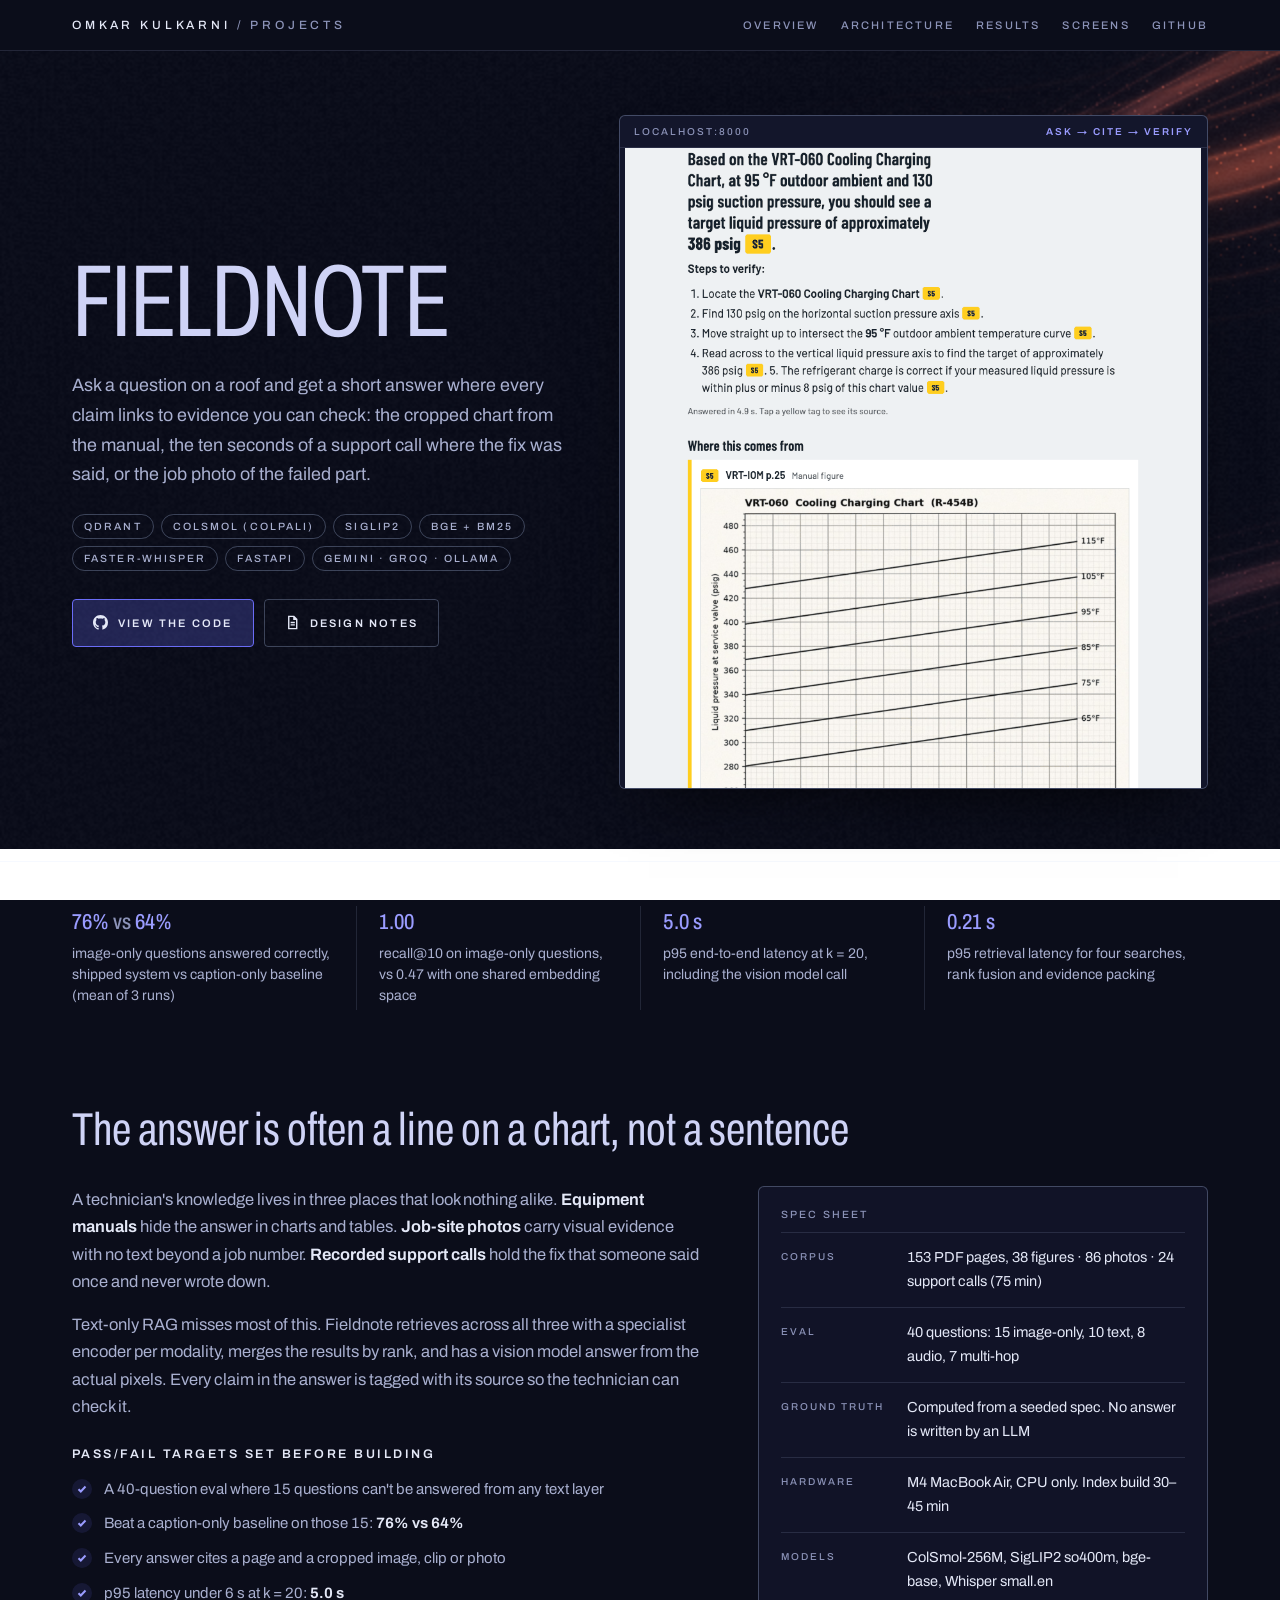
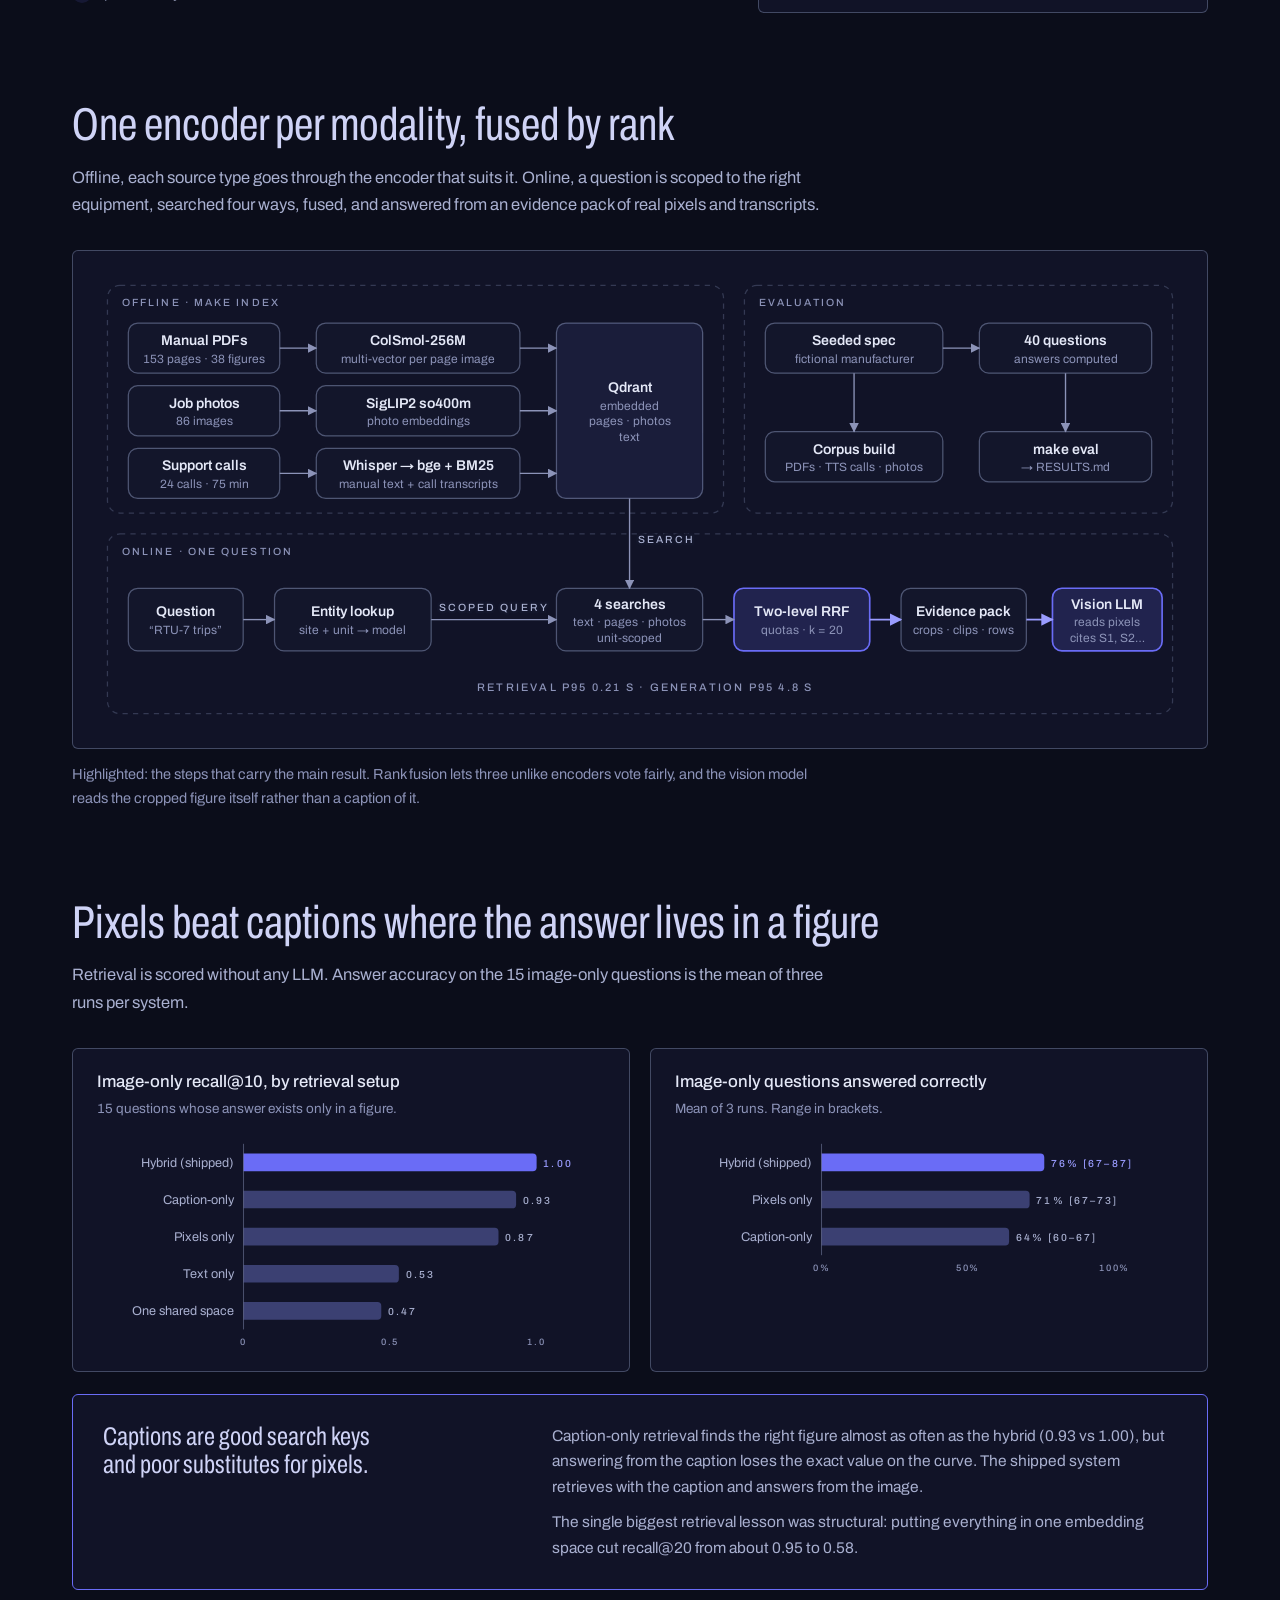
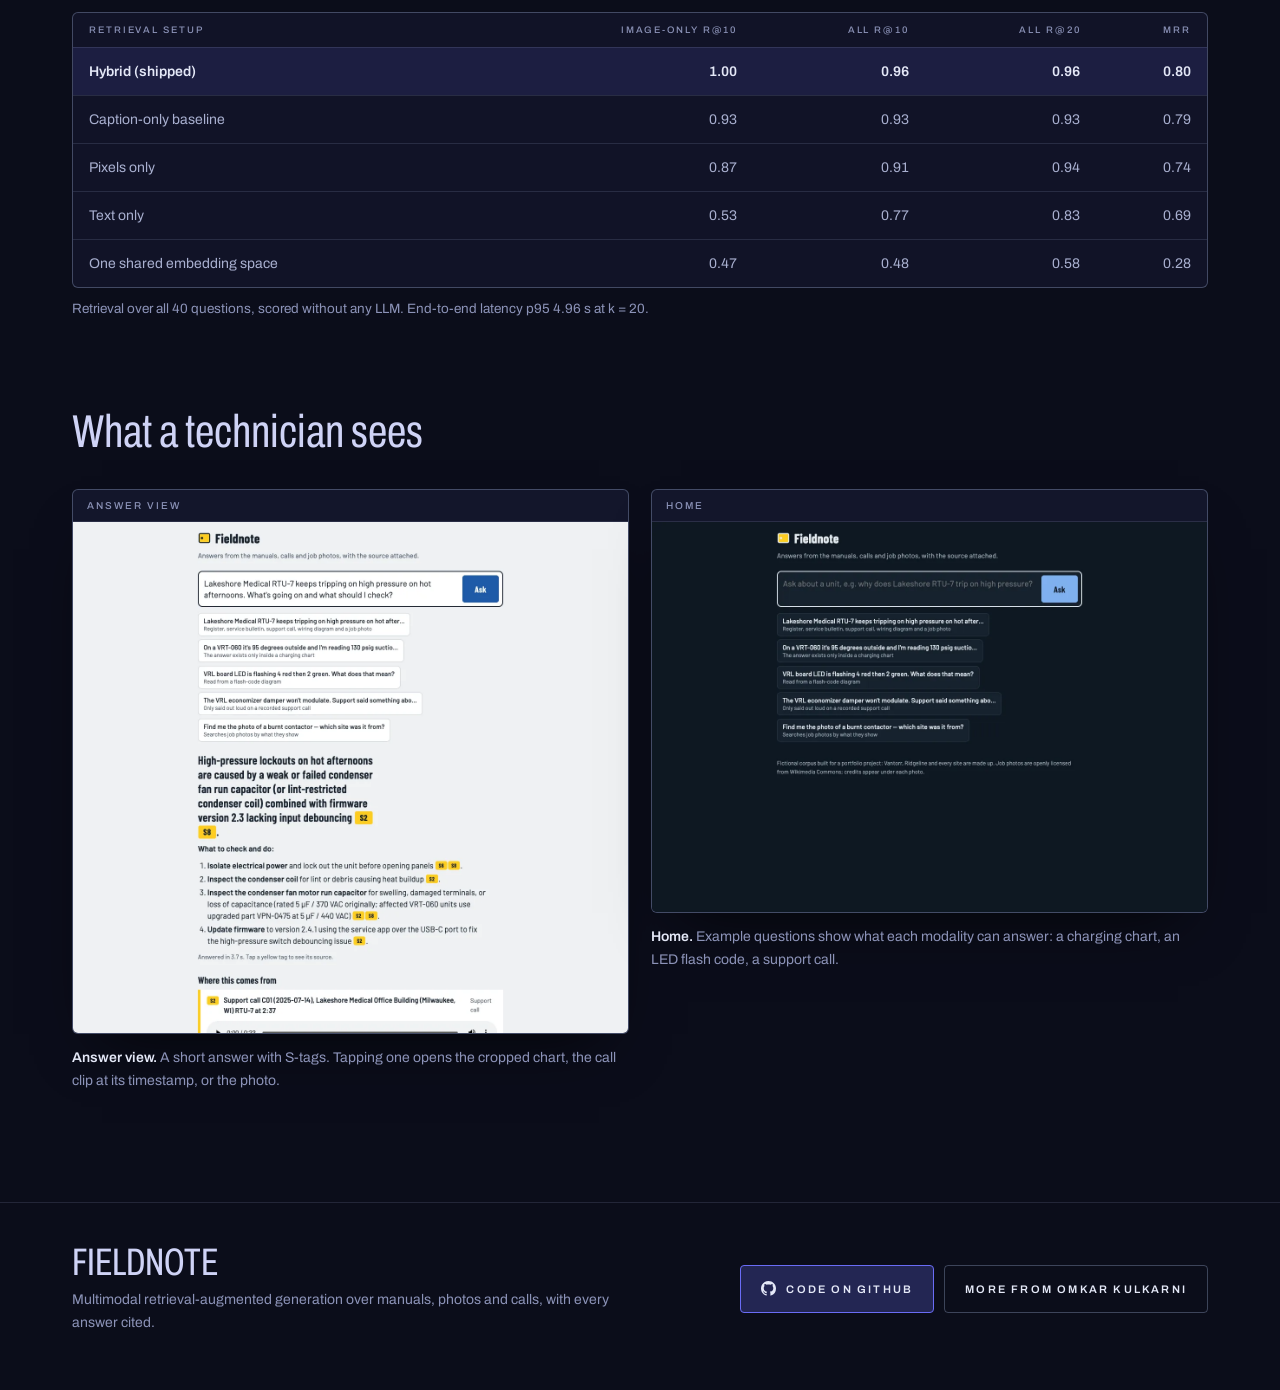
==== commit 6ae921b1: "Add the portfolio favicon" ====
--- a/index.html
+++ b/index.html
@@ -11,6 +11,7 @@
 <link rel="preconnect" href="https://fonts.gstatic.com" crossorigin>
 <link rel="stylesheet" href="https://fonts.googleapis.com/css2?family=Archivo:wdth,wght@62..125,100..900&display=swap">
 <meta name="theme-color" content="#0b0d1a">
+<link rel="icon" type="image/svg+xml" href="favicon.svg">
 <link rel="stylesheet" href="theme.css">
 </head>
 <body>
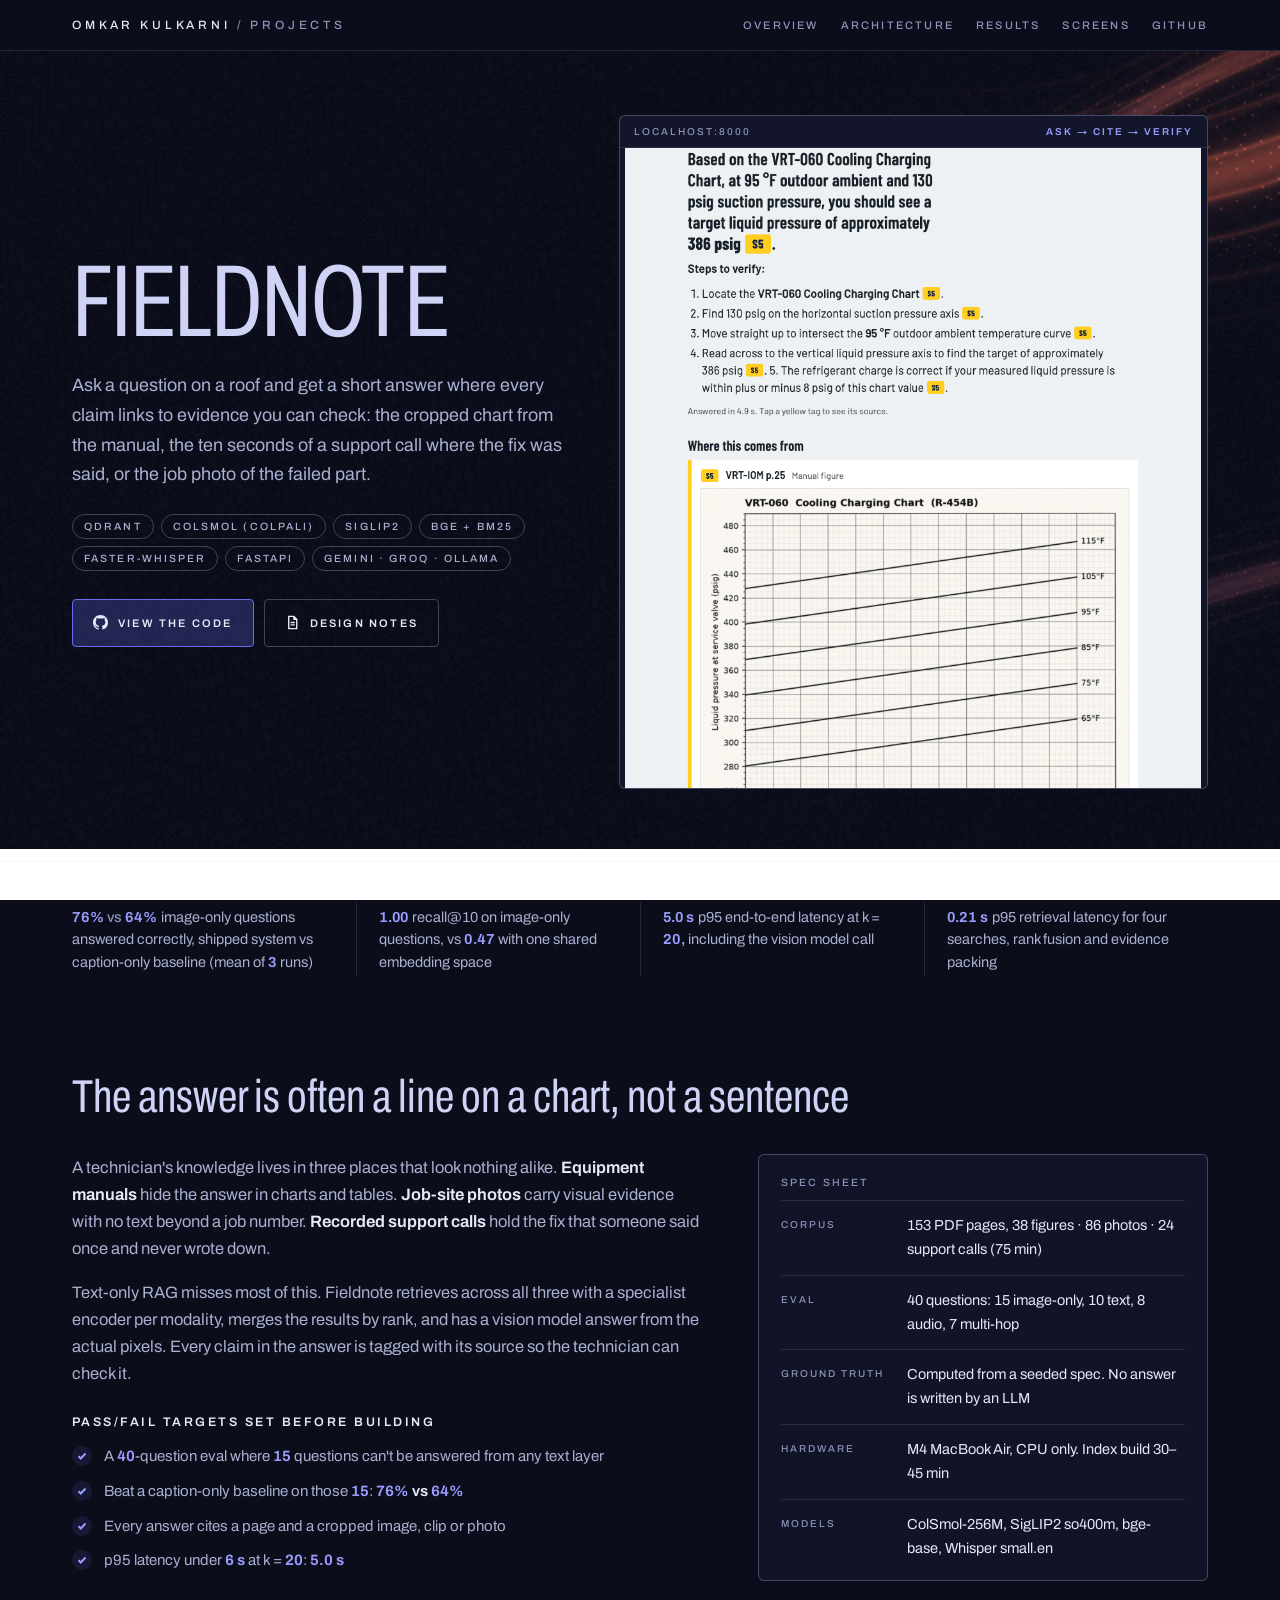
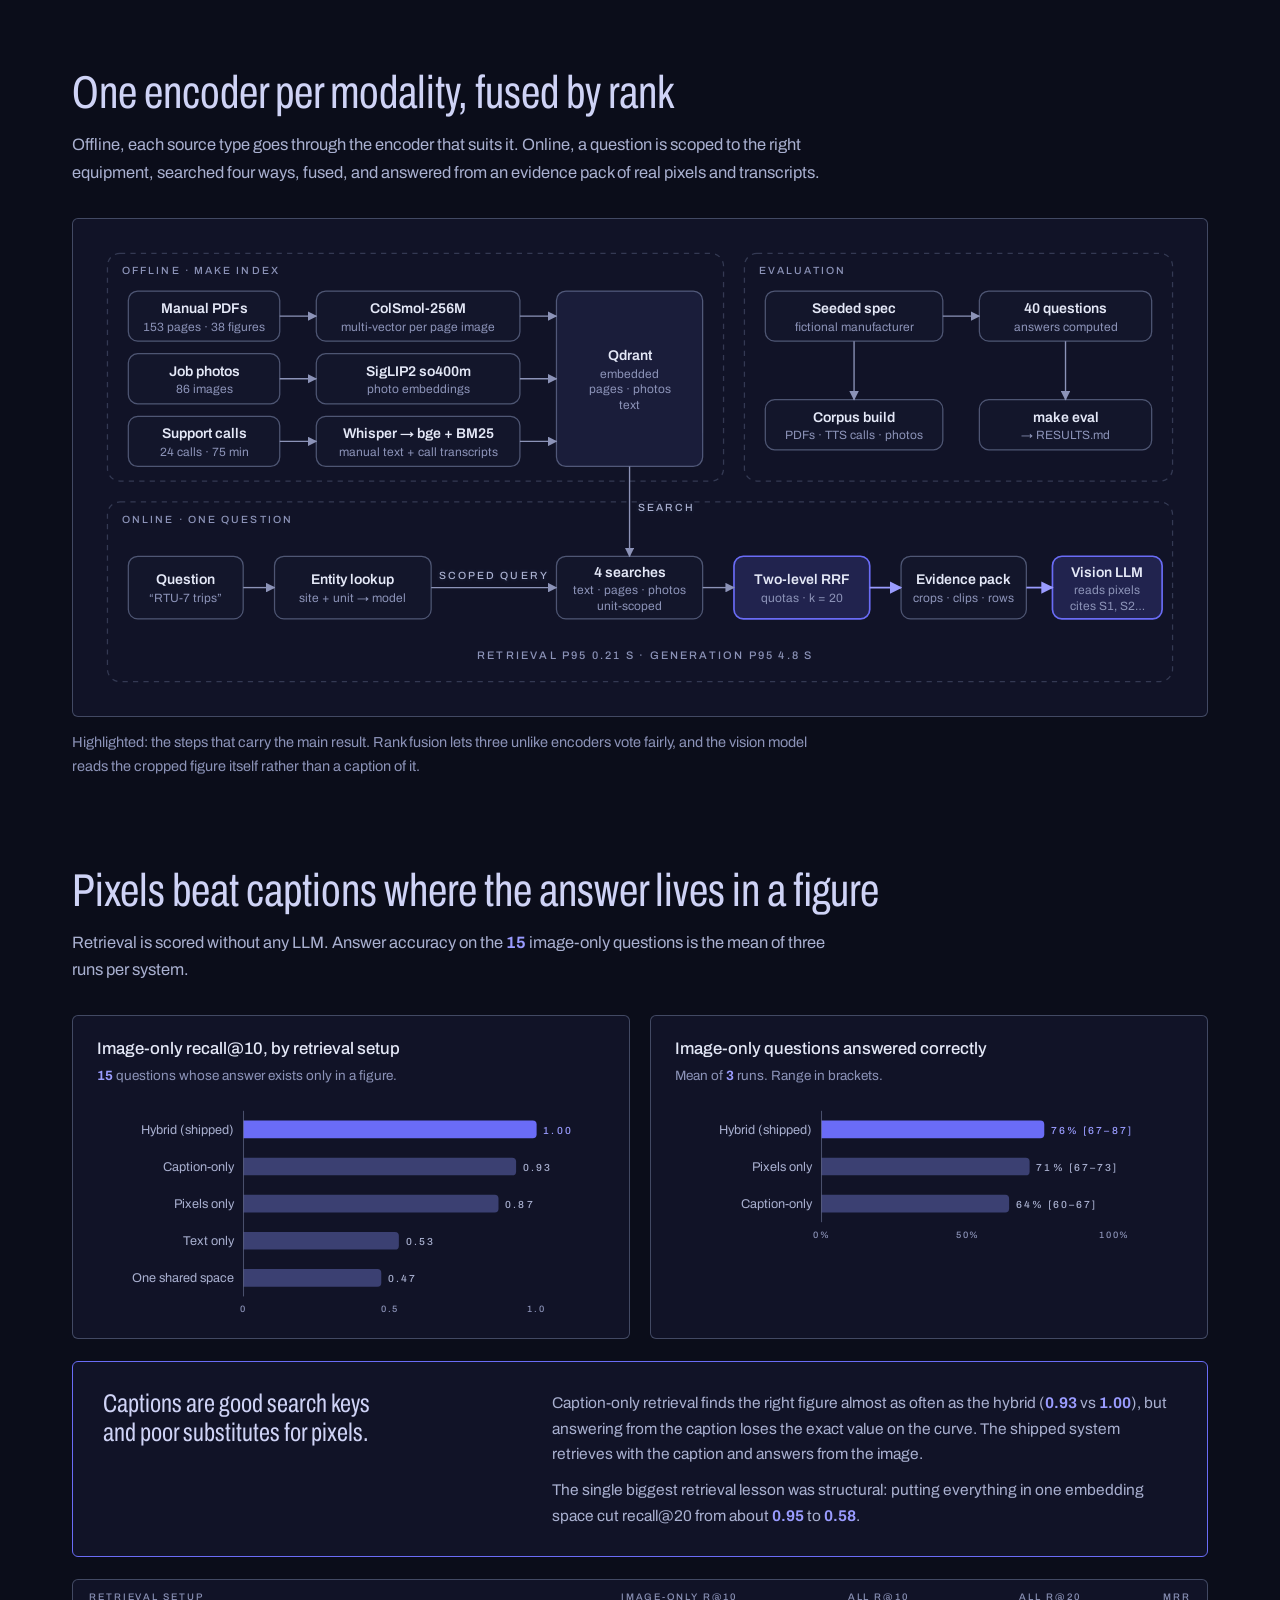
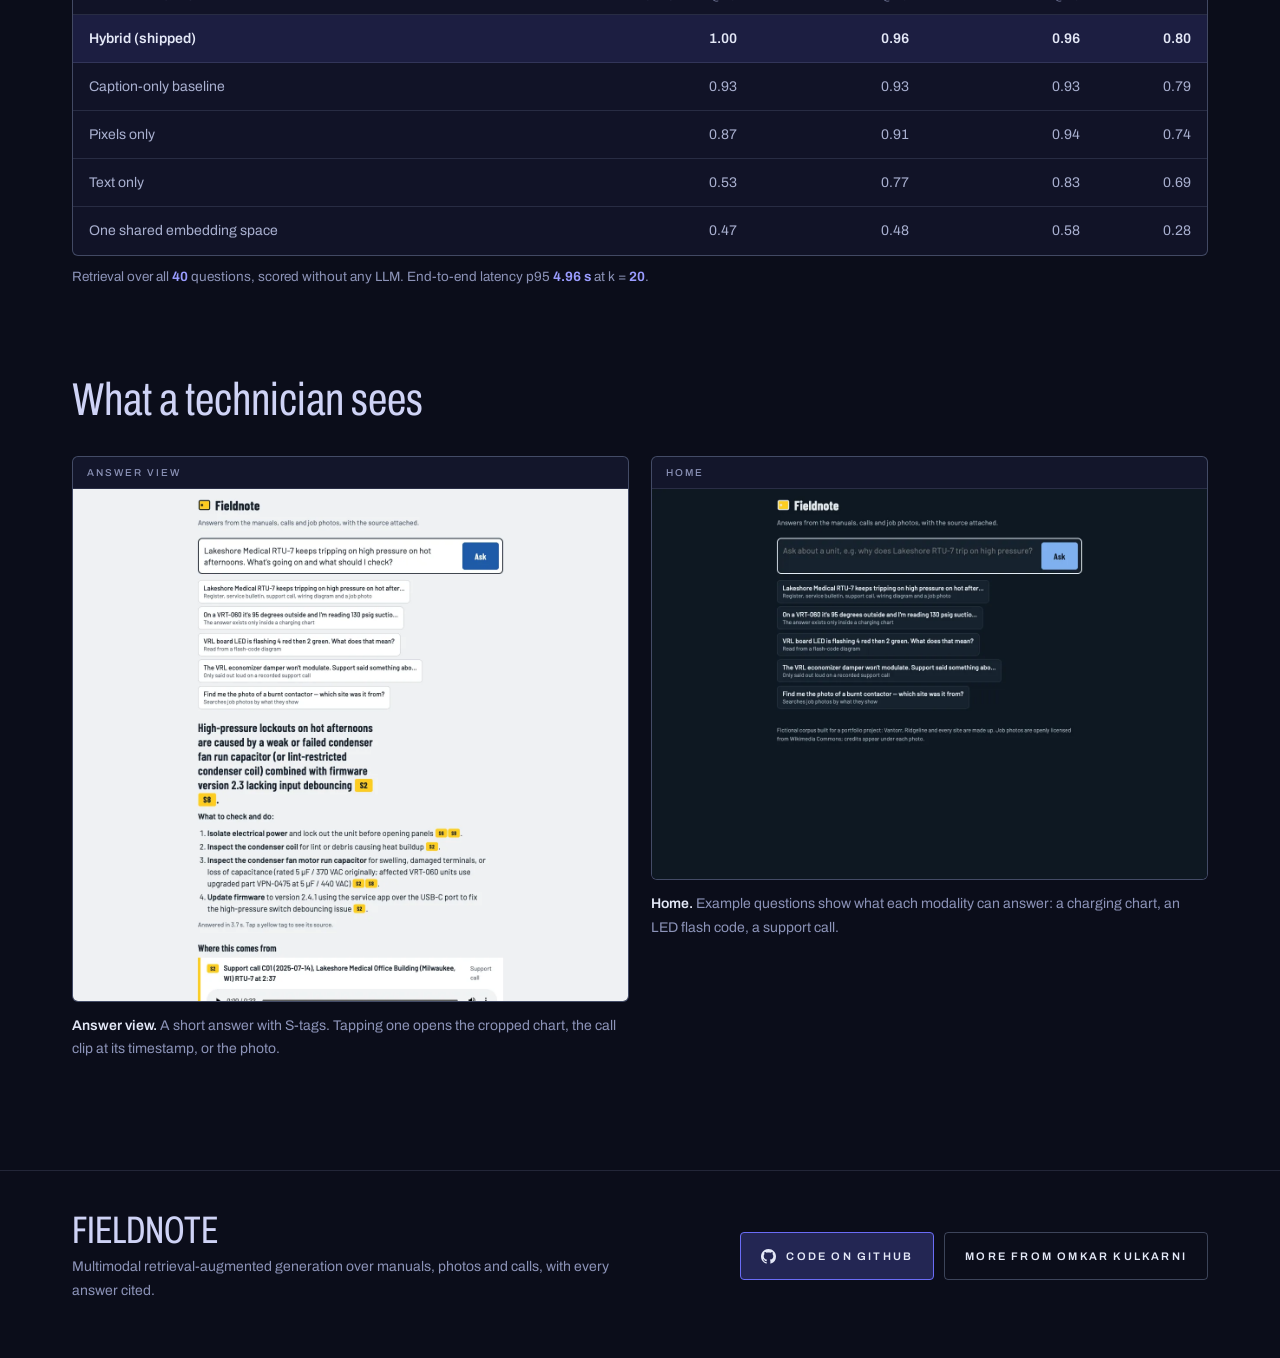
==== commit 856c4017: "Numbers in sentences, not headline figures Stats now lead their sentence at body size, tinted lilac," ====
--- a/index.html
+++ b/index.html
@@ -24,5 +24,6 @@
 <section class="block" id="screens"><div class="wrap"><div class="kicker">Screens</div><h2>What a technician sees</h2><div class="gallery"><figure class="shot"><div class="window"><div class="window-bar"><span>Answer view</span></div><img src="img/answer.webp" alt="An answer with source tags and the cropped figure it cites" width="1280" height="1180"></div><figcaption><b>Answer view.</b> A short answer with S-tags. Tapping one opens the cropped chart, the call clip at its timestamp, or the photo.</figcaption></figure><figure class="shot"><div class="window"><div class="window-bar"><span>Home</span></div><img src="img/home_dark.webp" alt="Fieldnote home screen in dark mode with example questions" width="1280" height="900"></div><figcaption><b>Home.</b> Example questions show what each modality can answer: a charging chart, an LED flash code, a support call.</figcaption></figure></div></div></section>
 <footer><div class="wrap"><div><div class="big">Fieldnote</div><p>Multimodal retrieval-augmented generation over manuals, photos and calls, with every answer cited.</p></div><div class="ctas" style="margin:0"><a class="btn primary" href="https://github.com/omkar-ku1karni/fieldnote"><svg viewBox="0 0 16 16" aria-hidden="true" fill="currentColor"><path d="M8 0C3.58 0 0 3.58 0 8c0 3.54 2.29 6.53 5.47 7.59.4.07.55-.17.55-.38 0-.19-.01-.82-.01-1.49-2.01.37-2.53-.49-2.69-.94-.09-.23-.48-.94-.82-1.13-.28-.15-.68-.52-.01-.53.63-.01 1.08.58 1.23.82.72 1.21 1.87.87 2.33.66.07-.52.28-.87.51-1.07-1.78-.2-3.64-.89-3.64-3.95 0-.87.31-1.59.82-2.15-.08-.2-.36-1.02.08-2.12 0 0 .67-.21 2.2.82.64-.18 1.32-.27 2-.27.68 0 1.36.09 2 .27 1.53-1.04 2.2-.82 2.2-.82.44 1.1.16 1.92.08 2.12.51.56.82 1.27.82 2.15 0 3.07-1.87 3.75-3.65 3.95.29.25.54.73.54 1.48 0 1.07-.01 1.93-.01 2.2 0 .21.15.46.55.38A8.013 8.013 0 0016 8c0-4.42-3.58-8-8-8z"/></svg> Code on GitHub</a><a class="btn" href="https://github.com/omkar-ku1karni">More from Omkar Kulkarni</a></div></div></footer>
 <script src="field.js" defer></script>
+<script src="numbers.js" defer></script>
 </body>
 </html>
--- a/theme.css
+++ b/theme.css
@@ -97,19 +97,23 @@
 .btn:hover { border-color: var(--ember); color: var(--ember); transform: none; }
 .btn.primary:hover { background: rgb(106 108 246 / .42); color: var(--ink); }
 .btn svg { width: 15px; height: 15px; }
-.window { background: var(--surface); border: 1px solid rgb(191 210 255 / .28); border-radius: 6px; overflow: hidden; box-shadow: 0 30px 60px -30px rgb(0 0 0 / .75); }
+.window { background: var(--surface); border: 1px solid rgb(191 210 255 / .28); border-radius: 6px; overflow: hidden; }
 .window-bar { display: flex; align-items: center; justify-content: space-between; gap: 12px; padding: 10px 14px; border-bottom: 1px solid var(--line); font: 500 10px var(--font-body); color: var(--muted); }
 .window-bar b { font-weight: 600; color: var(--accent); }
 .window img { display: block; width: 100%; height: auto; max-height: 640px; object-fit: contain; background: var(--surface); }
 
-/* stats: plain figures in sentences' colour, no oversized headline numbers */
-.stats { padding-block: 44px 8px; }
+/* stats: no headline numbers. Each figure leads its sentence at body size, tinted like the portfolio */
+.stats { padding-block: 40px 8px; }
 .stats .wrap { display: grid; grid-template-columns: repeat(4, minmax(0, 1fr)); gap: 0; }
-.stat { padding: 4px 22px 4px 22px; border-left: 1px solid var(--line); }
+.stat { padding: 4px 22px 4px 22px; border-left: 1px solid var(--line); font-size: 14.5px; line-height: 1.55; color: var(--ink-2); }
 .stat:first-child { border-left: 0; padding-left: 0; }
-.stat .num { font: 500 1.35rem/1.15 var(--font-display); font-stretch: 80%; color: var(--accent); }
-.stat .num em { font-style: normal; color: var(--muted); }
-.stat p { margin-top: 8px; font-size: 14px; line-height: 1.5; color: var(--ink-2); }
+.stat .num { display: inline; font: 650 14.5px/1.55 var(--font-body); color: var(--accent); letter-spacing: 0; white-space: nowrap; }
+.stat .num em { font-style: normal; color: var(--muted); font-weight: 500; }
+.stat p { display: inline; margin: 0 0 0 .3em; font-size: 14.5px; line-height: 1.55; color: var(--ink-2); }
+
+/* numbers inside sentences (wrapped by numbers.js), tinted the same way */
+.n { color: var(--accent); font-weight: 650; white-space: nowrap; }
+strong .n { color: var(--accent); }
 
 /* sections */
 section.block { padding-block: 88px 0; }
